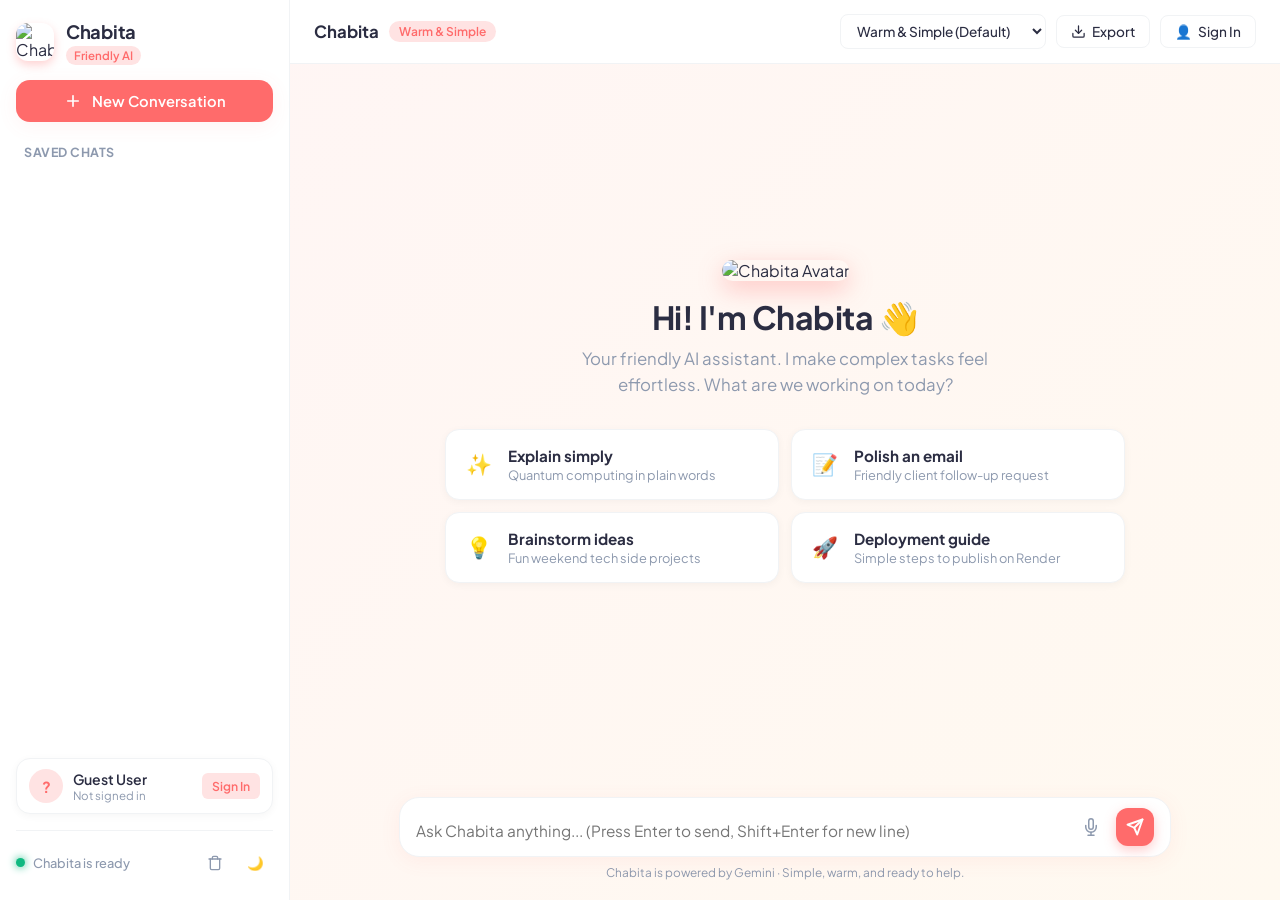
==== public/index.html @ a721a35c "Add user authentication, login/signup modal, and SQLite user sessions" ====
<!DOCTYPE html>
<html lang="en">
<head>
  <meta charset="UTF-8">
  <meta name="viewport" content="width=device-width, initial-scale=1.0">
  <title>Chabita · Your Friendly AI Assistant</title>
  <link rel="icon" type="image/svg+xml" href="favicon.svg">
  
  <!-- Google Fonts -->
  <link rel="preconnect" href="https://fonts.googleapis.com">
  <link rel="preconnect" href="https://fonts.gstatic.com" crossorigin>
  <link href="https://fonts.googleapis.com/css2?family=Plus+Jakarta+Sans:wght@400;500;600;700&display=swap" rel="stylesheet">
  
  <!-- Markdown & Syntax Highlighting -->
  <script src="https://cdn.jsdelivr.net/npm/marked/marked.min.js"></script>
  <link rel="stylesheet" href="https://cdn.jsdelivr.net/gh/highlightjs/cdn-release@11.9.0/build/styles/github-dark.min.css">
  <script src="https://cdn.jsdelivr.net/gh/highlightjs/cdn-release@11.9.0/build/highlight.min.js"></script>
  
  <link rel="stylesheet" href="style.css">
</head>
<body class="light-mode">
  <div class="app-layout">
    <!-- Sidebar -->
    <aside class="sidebar" id="sidebar">
      <div class="sidebar-header">
        <div class="brand">
          <img src="favicon.svg" alt="Chabita" class="brand-avatar">
          <div class="brand-text">
            <h2>Chabita</h2>
            <span class="brand-tag">Friendly AI</span>
          </div>
        </div>
        <button class="icon-btn mobile-close-btn" id="closeSidebarBtn" title="Close sidebar">✕</button>
      </div>

      <button class="new-chat-btn" id="newChatBtn">
        <svg width="18" height="18" viewBox="0 0 24 24" fill="none" stroke="currentColor" stroke-width="2.2" stroke-linecap="round" stroke-linejoin="round">
          <line x1="12" y1="5" x2="12" y2="19"></line>
          <line x1="5" y1="12" x2="19" y2="12"></line>
        </svg>
        <span>New Conversation</span>
      </button>

      <div class="sidebar-history-section">
        <div class="section-title">Saved Chats</div>
        <div class="chat-history-list" id="chatHistoryList">
          <!-- Chat history items will be dynamically injected here -->
        </div>
      </div>

      <!-- User Profile / Auth Card -->
      <div class="user-profile-card" id="userProfileCard">
        <div class="user-profile-avatar" id="userProfileAvatar">?</div>
        <div class="user-profile-info">
          <span class="user-profile-name" id="userProfileName">Guest User</span>
          <span class="user-profile-status" id="userProfileStatus">Not signed in</span>
        </div>
        <button class="user-profile-action-btn" id="authActionBtn">Sign In</button>
      </div>

      <div class="sidebar-footer">
        <div class="status-indicator">
          <span class="status-dot"></span>
          <span class="status-label">Chabita is ready</span>
        </div>
        <div class="footer-actions">
          <button class="icon-btn" id="clearAllChatsBtn" title="Clear All History">
            <svg width="16" height="16" viewBox="0 0 24 24" fill="none" stroke="currentColor" stroke-width="2" stroke-linecap="round" stroke-linejoin="round">
              <polyline points="3 6 5 6 21 6"></polyline>
              <path d="M19 6v14a2 2 0 0 1-2 2H7a2 2 0 0 1-2-2V6m3 0V4a2 2 0 0 1 2-2h4a2 2 0 0 1 2 2v2"></path>
            </svg>
          </button>
          <button class="icon-btn" id="themeToggleBtn" title="Toggle Light/Dark Theme">
            <span id="themeIcon">🌙</span>
          </button>
        </div>
      </div>
    </aside>

    <!-- Main Chat Workspace -->
    <main class="main-content">
      <!-- Top Navbar -->
      <header class="top-nav">
        <div class="nav-left">
          <button class="icon-btn sidebar-toggle-btn" id="toggleSidebarBtn" title="Toggle Sidebar">
            <svg width="20" height="20" viewBox="0 0 24 24" fill="none" stroke="currentColor" stroke-width="2" stroke-linecap="round" stroke-linejoin="round">
              <line x1="3" y1="12" x2="21" y2="12"></line>
              <line x1="3" y1="6" x2="21" y2="6"></line>
              <line x1="3" y1="18" x2="21" y2="18"></line>
            </svg>
          </button>
          <div class="header-assistant-info">
            <span class="assistant-name">Chabita</span>
            <span class="assistant-mode-pill" id="currentModeLabel">Warm & Simple</span>
          </div>
        </div>

        <div class="nav-right">
          <!-- Persona Mode Selector -->
          <div class="dropdown-wrapper">
            <select id="personaModeSelect" class="styled-select" title="Choose Chabita's Persona">
              <option value="warm_simple" selected>Warm & Simple (Default)</option>
              <option value="concise">Quick & Concise</option>
              <option value="detailed">Step-by-Step Deep Dive</option>
            </select>
          </div>

          <!-- Export Chat -->
          <button class="action-pill-btn" id="exportChatBtn" title="Export conversation as Markdown">
            <svg width="15" height="15" viewBox="0 0 24 24" fill="none" stroke="currentColor" stroke-width="2" stroke-linecap="round" stroke-linejoin="round">
              <path d="M21 15v4a2 2 0 0 1-2 2H5a2 2 0 0 1-2-2v-4"></path>
              <polyline points="7 10 12 15 17 10"></polyline>
              <line x1="12" y1="15" x2="12" y2="3"></line>
            </svg>
            <span>Export</span>
          </button>

          <!-- Top Nav User Action -->
          <button class="action-pill-btn" id="navAuthBtn" title="Sign In or View Account">
            <span id="navAuthIcon">👤</span>
            <span id="navAuthText">Sign In</span>
          </button>
        </div>
      </header>

      <!-- Chat Messages Scroll Area -->
      <section class="chat-container" id="chatContainer">
        <!-- Welcome Hero (shown when no messages yet) -->
        <div class="welcome-hero" id="welcomeHero">
          <div class="hero-avatar-wrap">
            <img src="favicon.svg" alt="Chabita Avatar" class="hero-avatar">
          </div>
          <h1 class="hero-title">Hi! I'm Chabita 👋</h1>
          <p class="hero-subtitle">Your friendly AI assistant. I make complex tasks feel effortless. What are we working on today?</p>
          
          <div class="suggestion-cards-grid">
            <div class="suggestion-card" data-prompt="Can you explain quantum computing in simple, plain English without jargon?">
              <div class="card-icon">✨</div>
              <div class="card-text">
                <strong>Explain simply</strong>
                <p>Quantum computing in plain words</p>
              </div>
            </div>

            <div class="suggestion-card" data-prompt="Help me write a friendly, polite email asking a client for project feedback.">
              <div class="card-icon">📝</div>
              <div class="card-text">
                <strong>Polish an email</strong>
                <p>Friendly client follow-up request</p>
              </div>
            </div>

            <div class="suggestion-card" data-prompt="Brainstorm 5 fun and practical weekend side project ideas with AI.">
              <div class="card-icon">💡</div>
              <div class="card-text">
                <strong>Brainstorm ideas</strong>
                <p>Fun weekend tech side projects</p>
              </div>
            </div>

            <div class="suggestion-card" data-prompt="What are the essential steps to deploy a web application to Render?">
              <div class="card-icon">🚀</div>
              <div class="card-text">
                <strong>Deployment guide</strong>
                <p>Simple steps to publish on Render</p>
              </div>
            </div>
          </div>
        </div>

        <!-- Chat Messages Stream -->
        <div class="messages-list" id="messagesList"></div>
      </section>

      <!-- Bottom Input Area -->
      <footer class="input-area">
        <div class="input-box-wrapper">
          <textarea 
            id="chatInput" 
            placeholder="Ask Chabita anything... (Press Enter to send, Shift+Enter for new line)" 
            rows="1"
          ></textarea>
          
          <div class="input-controls">
            <!-- Voice Input Button -->
            <button class="input-tool-btn" id="voiceInputBtn" title="Speak message (Speech to Text)">
              <svg id="micIcon" width="18" height="18" viewBox="0 0 24 24" fill="none" stroke="currentColor" stroke-width="2" stroke-linecap="round" stroke-linejoin="round">
                <path d="M12 1a3 3 0 0 0-3 3v8a3 3 0 0 0 6 0V4a3 3 0 0 0-3-3z"></path>
                <path d="M19 10v2a7 7 0 0 1-14 0v-2"></path>
                <line x1="12" y1="19" x2="12" y2="23"></line>
                <line x1="8" y1="23" x2="16" y2="23"></line>
              </svg>
            </button>

            <!-- Send Button -->
            <button class="send-btn" id="sendBtn" title="Send message">
              <svg width="18" height="18" viewBox="0 0 24 24" fill="none" stroke="currentColor" stroke-width="2.5" stroke-linecap="round" stroke-linejoin="round">
                <line x1="22" y1="2" x2="11" y2="13"></line>
                <polygon points="22 2 15 22 11 13 2 9 22 2"></polygon>
              </svg>
            </button>
          </div>
        </div>
        <div class="input-footer-note">
          Chabita is powered by Gemini · Simple, warm, and ready to help.
        </div>
      </footer>
    </main>
  </div>

  <!-- Authentication Modal -->
  <div class="modal-backdrop" id="authModal" style="display: none;">
    <div class="modal-card">
      <button class="modal-close-btn" id="closeAuthModalBtn" title="Close modal">✕</button>
      <div class="modal-header">
        <img src="favicon.svg" alt="Chabita" class="modal-avatar">
        <h2 id="authModalTitle">Welcome to Chabita</h2>
        <p id="authModalSubtitle">Sign in to save and sync your conversations</p>
      </div>

      <!-- Tab Switcher -->
      <div class="auth-tabs">
        <button class="auth-tab active" id="tabSignIn">Sign In</button>
        <button class="auth-tab" id="tabSignUp">Create Account</button>
      </div>

      <!-- Auth Form -->
      <form id="authForm" onsubmit="return false;">
        <div class="form-error-banner" id="authErrorBanner" style="display: none;"></div>

        <div class="form-group">
          <label for="authUsername">Username</label>
          <div class="input-with-icon">
            <span class="field-icon">👤</span>
            <input type="text" id="authUsername" placeholder="e.g. alex" autocomplete="username" required>
          </div>
        </div>

        <div class="form-group">
          <label for="authPassword">Password</label>
          <div class="input-with-icon">
            <span class="field-icon">🔒</span>
            <input type="password" id="authPassword" placeholder="Minimum 6 characters" autocomplete="current-password" required>
          </div>
        </div>

        <div class="form-group" id="confirmPasswordGroup" style="display: none;">
          <label for="authConfirmPassword">Confirm Password</label>
          <div class="input-with-icon">
            <span class="field-icon">🔒</span>
            <input type="password" id="authConfirmPassword" placeholder="Re-enter your password" autocomplete="new-password">
          </div>
        </div>

        <button type="submit" class="submit-auth-btn" id="authSubmitBtn">Sign In</button>

        <div class="auth-divider">
          <span>or</span>
        </div>

        <button type="button" class="demo-login-btn" id="demoLoginBtn">
          ✨ Instant Demo Login (username: demo)
        </button>
      </form>
    </div>
  </div>

  <script src="app.js"></script>
</body>
</html>
---- public/style.css ----
/* Chabita Web AI Styling */
:root {
  --primary: #ff6b6b;
  --primary-hover: #fa5252;
  --primary-light: #ffe3e3;
  --accent: #ffa07a;
  --bg-gradient: linear-gradient(135deg, #fff5f5 0%, #fff9f0 100%);
  --sidebar-bg: #ffffff;
  --surface-bg: #ffffff;
  --surface-border: #f1f3f5;
  --text-main: #2b2d42;
  --text-muted: #8d99ae;
  --user-bubble-bg: linear-gradient(135deg, #ff6b6b 0%, #ff8787 100%);
  --user-bubble-text: #ffffff;
  --assistant-bubble-bg: #ffffff;
  --assistant-bubble-border: #edf2f7;
  --code-bg: #1e1e2e;
  --code-text: #cdd6f4;
  --input-bg: #ffffff;
  --shadow-sm: 0 2px 8px rgba(0, 0, 0, 0.04);
  --shadow-md: 0 4px 20px rgba(255, 107, 107, 0.08);
  --shadow-lg: 0 10px 30px rgba(0, 0, 0, 0.08);
  --radius-sm: 8px;
  --radius-md: 14px;
  --radius-lg: 20px;
  --transition: all 0.22s ease-in-out;
}

body.dark-mode {
  --primary: #ff6b6b;
  --primary-hover: #ff8787;
  --primary-light: rgba(255, 107, 107, 0.15);
  --accent: #ffa07a;
  --bg-gradient: linear-gradient(135deg, #12131a 0%, #171822 100%);
  --sidebar-bg: #171923;
  --surface-bg: #1e202e;
  --surface-border: #282a3d;
  --text-main: #edf2f7;
  --text-muted: #94a3b8;
  --user-bubble-bg: linear-gradient(135deg, #ff6b6b 0%, #fa5252 100%);
  --user-bubble-text: #ffffff;
  --assistant-bubble-bg: #1f2130;
  --assistant-bubble-border: #2a2d42;
  --code-bg: #141520;
  --code-text: #cdd6f4;
  --input-bg: #1f2130;
  --shadow-sm: 0 2px 8px rgba(0, 0, 0, 0.2);
  --shadow-md: 0 4px 20px rgba(0, 0, 0, 0.3);
  --shadow-lg: 0 10px 30px rgba(0, 0, 0, 0.4);
}

* {
  box-sizing: border-box;
  margin: 0;
  padding: 0;
  font-family: 'Plus Jakarta Sans', system-ui, -apple-system, sans-serif;
}

body {
  background: var(--bg-gradient);
  color: var(--text-main);
  height: 100vh;
  overflow: hidden;
  display: flex;
}

/* App Container Layout */
.app-layout {
  display: flex;
  width: 100vw;
  height: 100vh;
  position: relative;
}

/* Sidebar */
.sidebar {
  width: 290px;
  background: var(--sidebar-bg);
  border-right: 1px solid var(--surface-border);
  display: flex;
  flex-direction: column;
  padding: 20px 16px;
  gap: 16px;
  z-index: 50;
  transition: transform 0.3s ease;
}

.sidebar-header {
  display: flex;
  align-items: center;
  justify-content: space-between;
}

.brand {
  display: flex;
  align-items: center;
  gap: 12px;
}

.brand-avatar {
  width: 38px;
  height: 38px;
  border-radius: 12px;
  box-shadow: 0 4px 10px rgba(255, 107, 107, 0.3);
}

.brand-text h2 {
  font-size: 1.15rem;
  font-weight: 700;
  letter-spacing: -0.3px;
}

.brand-tag {
  font-size: 0.72rem;
  color: var(--primary);
  font-weight: 600;
  background: var(--primary-light);
  padding: 2px 8px;
  border-radius: 20px;
}

.new-chat-btn {
  display: flex;
  align-items: center;
  justify-content: center;
  gap: 10px;
  padding: 12px;
  background: var(--primary);
  color: #fff;
  border: none;
  border-radius: var(--radius-md);
  font-weight: 600;
  font-size: 0.92rem;
  cursor: pointer;
  transition: var(--transition);
  box-shadow: var(--shadow-md);
}

.new-chat-btn:hover {
  background: var(--primary-hover);
  transform: translateY(-1px);
}

.sidebar-history-section {
  flex: 1;
  overflow-y: auto;
  display: flex;
  flex-direction: column;
  gap: 8px;
}

.section-title {
  font-size: 0.78rem;
  font-weight: 700;
  color: var(--text-muted);
  text-transform: uppercase;
  letter-spacing: 0.5px;
  padding: 6px 8px;
}

.chat-history-list {
  display: flex;
  flex-direction: column;
  gap: 4px;
}

.history-item {
  display: flex;
  align-items: center;
  justify-content: space-between;
  padding: 10px 12px;
  border-radius: var(--radius-sm);
  cursor: pointer;
  color: var(--text-main);
  font-size: 0.88rem;
  transition: var(--transition);
}

.history-item:hover, .history-item.active {
  background: var(--surface-border);
  color: var(--primary);
}

.history-item-title {
  white-space: nowrap;
  overflow: hidden;
  text-overflow: ellipsis;
  flex: 1;
}

.history-delete-btn {
  opacity: 0;
  background: transparent;
  border: none;
  color: var(--text-muted);
  cursor: pointer;
  padding: 4px;
  border-radius: 4px;
  transition: var(--transition);
}

.history-item:hover .history-delete-btn {
  opacity: 1;
}

.history-delete-btn:hover {
  color: var(--primary);
}

.sidebar-footer {
  border-top: 1px solid var(--surface-border);
  padding-top: 14px;
  display: flex;
  align-items: center;
  justify-content: space-between;
}

.status-indicator {
  display: flex;
  align-items: center;
  gap: 8px;
}

.status-dot {
  width: 9px;
  height: 9px;
  background: #10b981;
  border-radius: 50%;
  box-shadow: 0 0 8px #10b981;
}

.status-label {
  font-size: 0.8rem;
  color: var(--text-muted);
  font-weight: 500;
}

.footer-actions {
  display: flex;
  gap: 6px;
}

/* Icon Buttons */
.icon-btn {
  background: transparent;
  border: 1px solid transparent;
  color: var(--text-muted);
  cursor: pointer;
  padding: 8px;
  border-radius: var(--radius-sm);
  display: inline-flex;
  align-items: center;
  justify-content: center;
  transition: var(--transition);
}

.icon-btn:hover {
  background: var(--surface-border);
  color: var(--text-main);
}

.mobile-close-btn {
  display: none;
}

/* Main Content */
.main-content {
  flex: 1;
  display: flex;
  flex-direction: column;
  height: 100vh;
  position: relative;
  overflow: hidden;
}

/* Navbar */
.top-nav {
  height: 64px;
  border-bottom: 1px solid var(--surface-border);
  background: var(--sidebar-bg);
  display: flex;
  align-items: center;
  justify-content: space-between;
  padding: 0 24px;
}

.nav-left {
  display: flex;
  align-items: center;
  gap: 14px;
}

.sidebar-toggle-btn {
  display: none;
}

.header-assistant-info {
  display: flex;
  align-items: center;
  gap: 10px;
}

.assistant-name {
  font-weight: 700;
  font-size: 1.05rem;
}

.assistant-mode-pill {
  font-size: 0.75rem;
  background: var(--primary-light);
  color: var(--primary);
  font-weight: 600;
  padding: 3px 10px;
  border-radius: 12px;
}

.nav-right {
  display: flex;
  align-items: center;
  gap: 10px;
}

.styled-select {
  background: var(--surface-bg);
  color: var(--text-main);
  border: 1px solid var(--surface-border);
  padding: 7px 12px;
  border-radius: var(--radius-sm);
  font-size: 0.85rem;
  font-weight: 500;
  outline: none;
  cursor: pointer;
}

.action-pill-btn {
  display: flex;
  align-items: center;
  gap: 6px;
  background: var(--surface-bg);
  border: 1px solid var(--surface-border);
  color: var(--text-main);
  padding: 7px 14px;
  border-radius: var(--radius-sm);
  font-size: 0.85rem;
  font-weight: 500;
  cursor: pointer;
  transition: var(--transition);
}

.action-pill-btn:hover {
  background: var(--surface-border);
  border-color: var(--text-muted);
}

/* Chat Scroll Area */
.chat-container {
  flex: 1;
  overflow-y: auto;
  padding: 24px 20px 10px 20px;
  display: flex;
  flex-direction: column;
  align-items: center;
}

.welcome-hero {
  max-width: 680px;
  width: 100%;
  margin: auto;
  text-align: center;
  padding: 20px 0;
  animation: fadeIn 0.4s ease-out;
}

.hero-avatar-wrap {
  margin-bottom: 16px;
}

.hero-avatar {
  width: 76px;
  height: 76px;
  border-radius: 24px;
  box-shadow: 0 8px 24px rgba(255, 107, 107, 0.35);
  animation: float 4s ease-in-out infinite;
}

.hero-title {
  font-size: 2rem;
  font-weight: 700;
  letter-spacing: -0.5px;
  margin-bottom: 8px;
}

.hero-subtitle {
  font-size: 1.05rem;
  color: var(--text-muted);
  max-width: 480px;
  margin: 0 auto 32px auto;
  line-height: 1.5;
}

.suggestion-cards-grid {
  display: grid;
  grid-template-columns: repeat(auto-fit, minmax(260px, 1fr));
  gap: 12px;
  text-align: left;
}

.suggestion-card {
  display: flex;
  align-items: flex-start;
  gap: 12px;
  background: var(--surface-bg);
  border: 1px solid var(--surface-border);
  padding: 16px;
  border-radius: var(--radius-md);
  cursor: pointer;
  box-shadow: var(--shadow-sm);
  transition: var(--transition);
}

.suggestion-card:hover {
  border-color: var(--primary);
  transform: translateY(-2px);
  box-shadow: var(--shadow-md);
}

.card-icon {
  font-size: 1.3rem;
  padding: 4px;
}

.card-text strong {
  display: block;
  font-size: 0.95rem;
  margin-bottom: 2px;
}

.card-text p {
  font-size: 0.8rem;
  color: var(--text-muted);
}

/* Messages List */
.messages-list {
  max-width: 780px;
  width: 100%;
  display: flex;
  flex-direction: column;
  gap: 20px;
  padding-bottom: 20px;
}

.message-row {
  display: flex;
  gap: 12px;
  width: 100%;
  animation: fadeIn 0.25s ease-out;
}

.message-row.user {
  justify-content: flex-end;
}

.message-avatar {
  width: 36px;
  height: 36px;
  border-radius: 12px;
  flex-shrink: 0;
}

.message-content-wrapper {
  max-width: 82%;
  display: flex;
  flex-direction: column;
  gap: 6px;
}

.message-bubble {
  padding: 14px 18px;
  border-radius: var(--radius-md);
  font-size: 0.95rem;
  line-height: 1.6;
  position: relative;
  word-break: break-word;
}

.message-row.user .message-bubble {
  background: var(--user-bubble-bg);
  color: var(--user-bubble-text);
  border-bottom-right-radius: 4px;
  box-shadow: var(--shadow-md);
}

.message-row.assistant .message-bubble {
  background: var(--assistant-bubble-bg);
  border: 1px solid var(--assistant-bubble-border);
  color: var(--text-main);
  border-bottom-left-radius: 4px;
  box-shadow: var(--shadow-sm);
}

/* Markdown styling inside assistant bubble */
.message-bubble p {
  margin-bottom: 10px;
}

.message-bubble p:last-child {
  margin-bottom: 0;
}

.message-bubble ul, .message-bubble ol {
  margin: 8px 0 10px 20px;
}

.message-bubble li {
  margin-bottom: 4px;
}

.message-bubble h1, .message-bubble h2, .message-bubble h3 {
  margin: 14px 0 8px 0;
  font-weight: 700;
}

.message-bubble h1 { font-size: 1.25rem; }
.message-bubble h2 { font-size: 1.12rem; }
.message-bubble h3 { font-size: 1.02rem; }

.message-bubble blockquote {
  border-left: 3px solid var(--primary);
  padding-left: 12px;
  color: var(--text-muted);
  margin: 10px 0;
}

/* Code block container */
.code-block-wrapper {
  margin: 12px 0;
  border-radius: var(--radius-sm);
  overflow: hidden;
  background: var(--code-bg);
  box-shadow: var(--shadow-sm);
}

.code-header {
  display: flex;
  justify-content: space-between;
  align-items: center;
  padding: 6px 14px;
  background: rgba(255, 255, 255, 0.06);
  color: var(--text-muted);
  font-size: 0.78rem;
  font-family: monospace;
}

.copy-code-btn {
  background: transparent;
  border: none;
  color: #adb5bd;
  cursor: pointer;
  font-size: 0.75rem;
  padding: 3px 8px;
  border-radius: 4px;
  transition: var(--transition);
}

.copy-code-btn:hover {
  color: #ffffff;
  background: rgba(255, 255, 255, 0.1);
}

.message-bubble pre {
  margin: 0;
  padding: 14px;
  overflow-x: auto;
  font-size: 0.88rem;
}

.message-bubble code {
  font-family: 'Consolas', 'Fira Code', monospace;
}

.message-bubble :not(pre) > code {
  background: var(--primary-light);
  color: var(--primary);
  padding: 2px 6px;
  border-radius: 4px;
  font-size: 0.85rem;
}

/* Message Action Bar (Copy, TTS, etc) */
.message-actions {
  display: flex;
  align-items: center;
  gap: 8px;
  margin-top: 4px;
}

.action-icon-btn {
  background: transparent;
  border: none;
  color: var(--text-muted);
  cursor: pointer;
  display: flex;
  align-items: center;
  gap: 4px;
  font-size: 0.78rem;
  padding: 3px 6px;
  border-radius: 4px;
  transition: var(--transition);
}

.action-icon-btn:hover {
  color: var(--primary);
  background: var(--surface-border);
}

/* Typing cursor indicator for streaming */
.typing-cursor {
  display: inline-block;
  width: 7px;
  height: 15px;
  background: var(--primary);
  margin-left: 4px;
  vertical-align: middle;
  animation: blink 0.8s infinite;
}

/* Bottom Input Area */
.input-area {
  padding: 12px 24px 20px 24px;
  max-width: 820px;
  width: 100%;
  margin: 0 auto;
  display: flex;
  flex-direction: column;
  gap: 8px;
}

.input-box-wrapper {
  background: var(--input-bg);
  border: 1px solid var(--surface-border);
  border-radius: var(--radius-lg);
  display: flex;
  align-items: flex-end;
  padding: 10px 16px;
  box-shadow: var(--shadow-md);
  transition: var(--transition);
  position: relative;
}

.input-box-wrapper:focus-within {
  border-color: var(--primary);
  box-shadow: 0 6px 24px rgba(255, 107, 107, 0.15);
}

#chatInput {
  flex: 1;
  border: none;
  outline: none;
  background: transparent;
  color: var(--text-main);
  font-size: 0.96rem;
  resize: none;
  max-height: 160px;
  line-height: 1.5;
  padding: 4px 8px 4px 0;
}

.input-controls {
  display: flex;
  align-items: center;
  gap: 8px;
  margin-left: 8px;
}

.input-tool-btn {
  background: transparent;
  border: none;
  color: var(--text-muted);
  cursor: pointer;
  padding: 8px;
  border-radius: 50%;
  display: flex;
  align-items: center;
  justify-content: center;
  transition: var(--transition);
}

.input-tool-btn:hover {
  color: var(--primary);
  background: var(--primary-light);
}

.input-tool-btn.recording {
  color: #ef4444;
  background: rgba(239, 68, 68, 0.15);
  animation: pulseRecording 1.2s infinite;
}

.send-btn {
  background: var(--primary);
  color: #fff;
  border: none;
  width: 38px;
  height: 38px;
  border-radius: 12px;
  display: flex;
  align-items: center;
  justify-content: center;
  cursor: pointer;
  transition: var(--transition);
  box-shadow: 0 4px 12px rgba(255, 107, 107, 0.35);
}

.send-btn:hover {
  background: var(--primary-hover);
  transform: scale(1.05);
}

.send-btn:disabled {
  opacity: 0.45;
  cursor: not-allowed;
  transform: none;
}

.input-footer-note {
  text-align: center;
  font-size: 0.74rem;
  color: var(--text-muted);
}

/* Animations */
@keyframes fadeIn {
  from { opacity: 0; transform: translateY(6px); }
  to { opacity: 1; transform: translateY(0); }
}

@keyframes float {
  0%, 100% { transform: translateY(0); }
  50% { transform: translateY(-8px); }
}

@keyframes blink {
  0%, 100% { opacity: 1; }
  50% { opacity: 0; }
}

@keyframes pulseRecording {
  0% { transform: scale(1); box-shadow: 0 0 0 0 rgba(239, 68, 68, 0.5); }
  70% { transform: scale(1.08); box-shadow: 0 0 0 8px rgba(239, 68, 68, 0); }
  100% { transform: scale(1); box-shadow: 0 0 0 0 rgba(239, 68, 68, 0); }
}

/* Responsive Styles */
@media (max-width: 768px) {
  .sidebar {
    position: absolute;
    top: 0;
    left: 0;
    height: 100vh;
    transform: translateX(-100%);
    box-shadow: var(--shadow-lg);
  }

  .sidebar.open {
    transform: translateX(0);
  }

  .sidebar-toggle-btn {
    display: inline-flex;
  }

  .mobile-close-btn {
    display: inline-flex;
  }

  .hero-title {
    font-size: 1.6rem;
  }

  .suggestion-cards-grid {
    grid-template-columns: 1fr;
  }

  .top-nav {
    padding: 0 14px;
  }

  .input-area {
    padding: 10px 14px 14px 14px;
  }

  .message-content-wrapper {
    max-width: 90%;
  }
}

/* User Profile Card in Sidebar */
.user-profile-card {
  display: flex;
  align-items: center;
  gap: 10px;
  background: var(--surface-bg);
  border: 1px solid var(--surface-border);
  border-radius: var(--radius-md);
  padding: 10px 12px;
  margin-top: auto;
  box-shadow: var(--shadow-sm);
}

.user-profile-avatar {
  width: 34px;
  height: 34px;
  border-radius: 50%;
  background: var(--primary-light);
  color: var(--primary);
  display: flex;
  align-items: center;
  justify-content: center;
  font-weight: 700;
  font-size: 0.95rem;
  flex-shrink: 0;
}

.user-profile-info {
  display: flex;
  flex-direction: column;
  flex: 1;
  overflow: hidden;
}

.user-profile-name {
  font-size: 0.88rem;
  font-weight: 600;
  white-space: nowrap;
  overflow: hidden;
  text-overflow: ellipsis;
}

.user-profile-status {
  font-size: 0.72rem;
  color: var(--text-muted);
}

.user-profile-action-btn {
  background: var(--primary-light);
  color: var(--primary);
  border: none;
  padding: 5px 10px;
  border-radius: 6px;
  font-size: 0.76rem;
  font-weight: 600;
  cursor: pointer;
  transition: var(--transition);
}

.user-profile-action-btn:hover {
  background: var(--primary);
  color: #ffffff;
}

/* Auth Modal Styles */
.modal-backdrop {
  position: fixed;
  top: 0;
  left: 0;
  width: 100vw;
  height: 100vh;
  background: rgba(15, 23, 42, 0.55);
  backdrop-filter: blur(8px);
  display: flex;
  align-items: center;
  justify-content: center;
  z-index: 1000;
  padding: 16px;
  animation: fadeIn 0.2s ease-out;
}

.modal-card {
  background: var(--surface-bg);
  border: 1px solid var(--surface-border);
  border-radius: var(--radius-lg);
  width: 100%;
  max-width: 410px;
  padding: 30px 26px;
  position: relative;
  box-shadow: var(--shadow-lg);
  animation: modalScaleUp 0.25s cubic-bezier(0.16, 1, 0.3, 1);
}

@keyframes modalScaleUp {
  from { opacity: 0; transform: scale(0.94); }
  to { opacity: 1; transform: scale(1); }
}

.modal-close-btn {
  position: absolute;
  top: 18px;
  right: 18px;
  background: transparent;
  border: none;
  font-size: 1.1rem;
  color: var(--text-muted);
  cursor: pointer;
  width: 32px;
  height: 32px;
  border-radius: 8px;
  display: flex;
  align-items: center;
  justify-content: center;
  transition: var(--transition);
}

.modal-close-btn:hover {
  background: var(--surface-border);
  color: var(--text-main);
}

.modal-header {
  text-align: center;
  margin-bottom: 22px;
}

.modal-avatar {
  width: 58px;
  height: 58px;
  border-radius: 18px;
  box-shadow: 0 6px 18px rgba(255, 107, 107, 0.3);
  margin-bottom: 12px;
}

.modal-header h2 {
  font-size: 1.4rem;
  font-weight: 700;
  margin-bottom: 4px;
}

.modal-header p {
  font-size: 0.86rem;
  color: var(--text-muted);
}

.auth-tabs {
  display: flex;
  background: var(--surface-border);
  padding: 4px;
  border-radius: var(--radius-sm);
  margin-bottom: 20px;
}

.auth-tab {
  flex: 1;
  padding: 8px;
  border: none;
  background: transparent;
  color: var(--text-muted);
  font-size: 0.88rem;
  font-weight: 600;
  border-radius: 6px;
  cursor: pointer;
  transition: var(--transition);
}

.auth-tab.active {
  background: var(--surface-bg);
  color: var(--text-main);
  box-shadow: 0 2px 6px rgba(0, 0, 0, 0.06);
}

.form-error-banner {
  background: #fee2e2;
  border: 1px solid #fca5a5;
  color: #b91c1c;
  padding: 10px 12px;
  border-radius: var(--radius-sm);
  font-size: 0.84rem;
  margin-bottom: 14px;
}

body.dark-mode .form-error-banner {
  background: rgba(239, 68, 68, 0.2);
  border-color: rgba(239, 68, 68, 0.4);
  color: #fca5a5;
}

.form-group {
  margin-bottom: 16px;
  text-align: left;
}

.form-group label {
  display: block;
  font-size: 0.8rem;
  font-weight: 600;
  color: var(--text-main);
  margin-bottom: 6px;
}

.input-with-icon {
  position: relative;
  display: flex;
  align-items: center;
}

.input-with-icon .field-icon {
  position: absolute;
  left: 12px;
  font-size: 0.95rem;
  pointer-events: none;
}

.input-with-icon input {
  width: 100%;
  padding: 10px 12px 10px 38px;
  border: 1px solid var(--surface-border);
  background: var(--input-bg);
  color: var(--text-main);
  border-radius: var(--radius-sm);
  font-size: 0.92rem;
  outline: none;
  transition: var(--transition);
}

.input-with-icon input:focus {
  border-color: var(--primary);
  box-shadow: 0 0 0 3px rgba(255, 107, 107, 0.15);
}

.submit-auth-btn {
  width: 100%;
  padding: 11px;
  background: var(--primary);
  color: #ffffff;
  border: none;
  border-radius: var(--radius-sm);
  font-size: 0.94rem;
  font-weight: 600;
  cursor: pointer;
  transition: var(--transition);
  box-shadow: var(--shadow-sm);
  margin-top: 4px;
}

.submit-auth-btn:hover {
  background: var(--primary-hover);
  transform: translateY(-1px);
}

.auth-divider {
  display: flex;
  align-items: center;
  text-align: center;
  margin: 16px 0;
  color: var(--text-muted);
  font-size: 0.78rem;
}

.auth-divider::before, .auth-divider::after {
  content: '';
  flex: 1;
  border-bottom: 1px solid var(--surface-border);
}

.auth-divider span {
  padding: 0 10px;
}

.demo-login-btn {
  width: 100%;
  padding: 9px;
  background: var(--surface-border);
  color: var(--text-main);
  border: 1px solid transparent;
  border-radius: var(--radius-sm);
  font-size: 0.85rem;
  font-weight: 500;
  cursor: pointer;
  transition: var(--transition);
}

.demo-login-btn:hover {
  background: var(--primary-light);
  color: var(--primary);
  border-color: var(--primary);
}
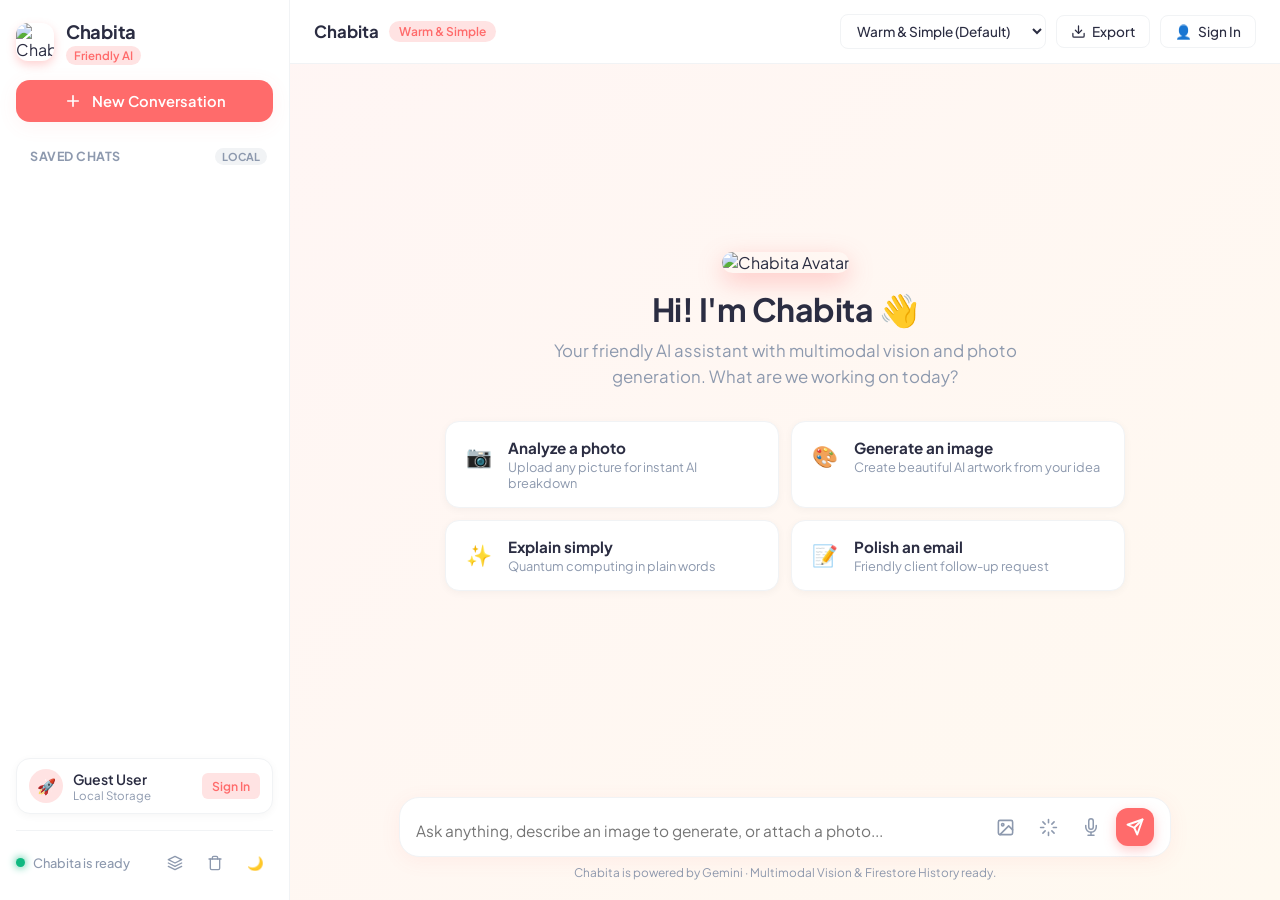
==== commit 8e8f56fd: "Add Firebase Authentication, Firestore chat history database, Multimodal photo analysis, and AI imag" ====
--- a/public/index.html
+++ b/public/index.html
@@ -16,6 +16,11 @@
   <link rel="stylesheet" href="https://cdn.jsdelivr.net/gh/highlightjs/cdn-release@11.9.0/build/styles/github-dark.min.css">
   <script src="https://cdn.jsdelivr.net/gh/highlightjs/cdn-release@11.9.0/build/highlight.min.js"></script>
   
+  <!-- Firebase SDKs (Compat for Zero-Build browser use) -->
+  <script src="https://www.gstatic.com/firebasejs/10.12.0/firebase-app-compat.js"></script>
+  <script src="https://www.gstatic.com/firebasejs/10.12.0/firebase-auth-compat.js"></script>
+  <script src="https://www.gstatic.com/firebasejs/10.12.0/firebase-firestore-compat.js"></script>
+
   <link rel="stylesheet" href="style.css">
 </head>
 <body class="light-mode">
@@ -42,7 +47,10 @@
       </button>
 
       <div class="sidebar-history-section">
-        <div class="section-title">Saved Chats</div>
+        <div class="history-section-header">
+          <span class="section-title">Saved Chats</span>
+          <span class="db-badge" id="storageSourceBadge" title="Chat storage location">Local</span>
+        </div>
         <div class="chat-history-list" id="chatHistoryList">
           <!-- Chat history items will be dynamically injected here -->
         </div>
@@ -50,10 +58,10 @@
 
       <!-- User Profile / Auth Card -->
       <div class="user-profile-card" id="userProfileCard">
-        <div class="user-profile-avatar" id="userProfileAvatar">?</div>
+        <div class="user-profile-avatar" id="userProfileAvatar">🚀</div>
         <div class="user-profile-info">
           <span class="user-profile-name" id="userProfileName">Guest User</span>
-          <span class="user-profile-status" id="userProfileStatus">Not signed in</span>
+          <span class="user-profile-status" id="userProfileStatus">Local Storage</span>
         </div>
         <button class="user-profile-action-btn" id="authActionBtn">Sign In</button>
       </div>
@@ -61,9 +69,14 @@
       <div class="sidebar-footer">
         <div class="status-indicator">
           <span class="status-dot"></span>
-          <span class="status-label">Chabita is ready</span>
+          <span class="status-label" id="systemStatusLabel">Chabita is ready</span>
         </div>
         <div class="footer-actions">
+          <button class="icon-btn" id="firebaseConfigBtn" title="Configure Firebase Database & Auth">
+            <svg width="16" height="16" viewBox="0 0 24 24" fill="none" stroke="currentColor" stroke-width="2" stroke-linecap="round" stroke-linejoin="round">
+              <path d="M12 2L2 7l10 5 10-5-10-5zM2 17l10 5 10-5M2 12l10 5 10-5"></path>
+            </svg>
+          </button>
           <button class="icon-btn" id="clearAllChatsBtn" title="Clear All History">
             <svg width="16" height="16" viewBox="0 0 24 24" fill="none" stroke="currentColor" stroke-width="2" stroke-linecap="round" stroke-linejoin="round">
               <polyline points="3 6 5 6 21 6"></polyline>
@@ -131,9 +144,25 @@
             <img src="favicon.svg" alt="Chabita Avatar" class="hero-avatar">
           </div>
           <h1 class="hero-title">Hi! I'm Chabita 👋</h1>
-          <p class="hero-subtitle">Your friendly AI assistant. I make complex tasks feel effortless. What are we working on today?</p>
+          <p class="hero-subtitle">Your friendly AI assistant with multimodal vision and photo generation. What are we working on today?</p>
           
           <div class="suggestion-cards-grid">
+            <div class="suggestion-card" data-prompt="Analyze this photo in detail and describe what you see." data-action="attach">
+              <div class="card-icon">📷</div>
+              <div class="card-text">
+                <strong>Analyze a photo</strong>
+                <p>Upload any picture for instant AI breakdown</p>
+              </div>
+            </div>
+
+            <div class="suggestion-card" data-prompt="Generate an image of a cozy cottage in a blooming cherry blossom forest at sunset." data-action="generate">
+              <div class="card-icon">🎨</div>
+              <div class="card-text">
+                <strong>Generate an image</strong>
+                <p>Create beautiful AI artwork from your idea</p>
+              </div>
+            </div>
+
             <div class="suggestion-card" data-prompt="Can you explain quantum computing in simple, plain English without jargon?">
               <div class="card-icon">✨</div>
               <div class="card-text">
@@ -149,22 +178,6 @@
                 <p>Friendly client follow-up request</p>
               </div>
             </div>
-
-            <div class="suggestion-card" data-prompt="Brainstorm 5 fun and practical weekend side project ideas with AI.">
-              <div class="card-icon">💡</div>
-              <div class="card-text">
-                <strong>Brainstorm ideas</strong>
-                <p>Fun weekend tech side projects</p>
-              </div>
-            </div>
-
-            <div class="suggestion-card" data-prompt="What are the essential steps to deploy a web application to Render?">
-              <div class="card-icon">🚀</div>
-              <div class="card-text">
-                <strong>Deployment guide</strong>
-                <p>Simple steps to publish on Render</p>
-              </div>
-            </div>
           </div>
         </div>
 
@@ -174,14 +187,43 @@
 
       <!-- Bottom Input Area -->
       <footer class="input-area">
+        <!-- Image Preview Badge before sending -->
+        <div class="image-preview-badge" id="imagePreviewBadge" style="display: none;">
+          <img id="imagePreviewImg" src="" alt="Selected image">
+          <div class="image-preview-info">
+            <span id="imagePreviewName">photo.jpg</span>
+            <span class="image-preview-sub">Ready to analyze with Gemini Vision</span>
+          </div>
+          <button class="remove-preview-btn" id="removeImageBtn" title="Remove attached photo">✕</button>
+        </div>
+
         <div class="input-box-wrapper">
           <textarea 
             id="chatInput" 
-            placeholder="Ask Chabita anything... (Press Enter to send, Shift+Enter for new line)" 
+            placeholder="Ask anything, describe an image to generate, or attach a photo..." 
             rows="1"
           ></textarea>
           
           <div class="input-controls">
+            <!-- Hidden File Input for Image Attachment -->
+            <input type="file" id="imageFileInput" accept="image/*" style="display: none;">
+
+            <!-- Photo Upload Button -->
+            <button class="input-tool-btn" id="attachImageBtn" title="Attach a photo to analyze">
+              <svg width="19" height="19" viewBox="0 0 24 24" fill="none" stroke="currentColor" stroke-width="2" stroke-linecap="round" stroke-linejoin="round">
+                <rect x="3" y="3" width="18" height="18" rx="2" ry="2"></rect>
+                <circle cx="8.5" cy="8.5" r="1.5"></circle>
+                <polyline points="21 15 16 10 5 21"></polyline>
+              </svg>
+            </button>
+
+            <!-- Generate Image Shortcut Button -->
+            <button class="input-tool-btn" id="generateImageBtn" title="Generate an image from prompt">
+              <svg width="19" height="19" viewBox="0 0 24 24" fill="none" stroke="currentColor" stroke-width="2" stroke-linecap="round" stroke-linejoin="round">
+                <path d="M12 2v4M12 18v4M4.93 4.93l2.83 2.83M16.24 16.24l2.83 2.83M2 12h4M18 12h4M4.93 19.07l2.83-2.83M16.24 7.76l2.83-2.83"></path>
+              </svg>
+            </button>
+
             <!-- Voice Input Button -->
             <button class="input-tool-btn" id="voiceInputBtn" title="Speak message (Speech to Text)">
               <svg id="micIcon" width="18" height="18" viewBox="0 0 24 24" fill="none" stroke="currentColor" stroke-width="2" stroke-linecap="round" stroke-linejoin="round">
@@ -202,20 +244,35 @@
           </div>
         </div>
         <div class="input-footer-note">
-          Chabita is powered by Gemini · Simple, warm, and ready to help.
+          Chabita is powered by Gemini · Multimodal Vision & Firestore History ready.
         </div>
       </footer>
     </main>
   </div>
 
-  <!-- Authentication Modal -->
+  <!-- Authentication Modal (Google & Email Firebase Auth) -->
   <div class="modal-backdrop" id="authModal" style="display: none;">
     <div class="modal-card">
       <button class="modal-close-btn" id="closeAuthModalBtn" title="Close modal">✕</button>
       <div class="modal-header">
         <img src="favicon.svg" alt="Chabita" class="modal-avatar">
         <h2 id="authModalTitle">Welcome to Chabita</h2>
-        <p id="authModalSubtitle">Sign in to save and sync your conversations</p>
+        <p id="authModalSubtitle">Sign in with Google or Firebase to sync your chat history</p>
+      </div>
+
+      <!-- Google Sign In Button -->
+      <button type="button" class="google-auth-btn" id="googleSignInBtn">
+        <svg width="20" height="20" viewBox="0 0 24 24">
+          <path fill="#4285F4" d="M22.56 12.25c0-.78-.07-1.53-.2-2.25H12v4.26h5.92c-.26 1.37-1.04 2.53-2.21 3.31v2.77h3.57c2.08-1.92 3.28-4.74 3.28-8.09z"/>
+          <path fill="#34A853" d="M12 23c2.97 0 5.46-.98 7.28-2.66l-3.57-2.77c-.98.66-2.23 1.06-3.71 1.06-2.86 0-5.29-1.93-6.16-4.53H2.18v2.84C3.99 20.53 7.7 23 12 23z"/>
+          <path fill="#FBBC05" d="M5.84 14.09c-.22-.66-.35-1.36-.35-2.09s.13-1.43.35-2.09V7.06H2.18C1.43 8.55 1 10.22 1 12s.43 3.45 1.18 4.94l2.85-2.22.81-.63z"/>
+          <path fill="#EA4335" d="M12 5.38c1.62 0 3.06.56 4.21 1.64l3.15-3.15C17.45 2.09 14.97 1 12 1 7.7 1 3.99 3.47 2.18 7.06l3.66 2.84c.87-2.6 3.3-4.52 6.16-4.52z"/>
+        </svg>
+        <span>Continue with Google</span>
+      </button>
+
+      <div class="auth-divider">
+        <span>or with email</span>
       </div>
 
       <!-- Tab Switcher -->
@@ -229,10 +286,10 @@
         <div class="form-error-banner" id="authErrorBanner" style="display: none;"></div>
 
         <div class="form-group">
-          <label for="authUsername">Username</label>
+          <label for="authEmail">Email or Username</label>
           <div class="input-with-icon">
-            <span class="field-icon">👤</span>
-            <input type="text" id="authUsername" placeholder="e.g. alex" autocomplete="username" required>
+            <span class="field-icon">✉️</span>
+            <input type="text" id="authEmail" placeholder="your@email.com" autocomplete="email" required>
           </div>
         </div>
 
@@ -255,16 +312,63 @@
         <button type="submit" class="submit-auth-btn" id="authSubmitBtn">Sign In</button>
 
         <div class="auth-divider">
-          <span>or</span>
-        </div>
-
-        <button type="button" class="demo-login-btn" id="demoLoginBtn">
-          ✨ Instant Demo Login (username: demo)
+          <span>or continue without an account</span>
+        </div>
+
+        <button type="button" class="guest-mode-btn" id="guestModeBtn">
+          🚀 Continue as Guest (Instant Access)
         </button>
       </form>
     </div>
   </div>
 
+  <!-- Firebase Setup Modal -->
+  <div class="modal-backdrop" id="firebaseModal" style="display: none;">
+    <div class="modal-card">
+      <button class="modal-close-btn" id="closeFirebaseModalBtn" title="Close modal">✕</button>
+      <div class="modal-header">
+        <div class="firebase-logo-wrap">🔥</div>
+        <h2>Firebase Database & Auth</h2>
+        <p>Connect your Google Firebase project to store history in Firestore</p>
+      </div>
+
+      <div class="firebase-status-box" id="firebaseStatusBox">
+        <div class="status-row">
+          <strong>Status:</strong>
+          <span id="firebaseStatusText">Checking connection...</span>
+        </div>
+      </div>
+
+      <div class="form-group">
+        <label for="firebaseConfigInput">Paste Firebase Config (JSON or Web SDK snippet):</label>
+        <textarea id="firebaseConfigInput" class="styled-textarea" rows="6" placeholder='{
+  "apiKey": "AIzaSy...",
+  "authDomain": "your-app.firebaseapp.com",
+  "projectId": "your-app",
+  "storageBucket": "your-app.appspot.com",
+  "messagingSenderId": "123456789",
+  "appId": "1:123456:web:..."
+}'></textarea>
+        <span class="field-help">Found in your Firebase Console → Project Settings → General → Web apps.</span>
+      </div>
+
+      <div class="modal-actions">
+        <button type="button" class="submit-auth-btn" id="saveFirebaseConfigBtn">Save & Connect Firebase</button>
+      </div>
+    </div>
+  </div>
+
+  <!-- Image Lightbox Modal (Fullscreen photo preview) -->
+  <div class="lightbox-modal" id="lightboxModal" style="display: none;">
+    <button class="lightbox-close-btn" id="lightboxCloseBtn" title="Close view">✕</button>
+    <div class="lightbox-content">
+      <img id="lightboxImage" src="" alt="Fullscreen image">
+      <div class="lightbox-toolbar">
+        <a id="lightboxDownloadBtn" href="" download="chabita-image.jpg" class="lightbox-btn" target="_blank">⬇️ Download Image</a>
+      </div>
+    </div>
+  </div>
+
   <script src="app.js"></script>
 </body>
 </html>
--- a/public/style.css
+++ b/public/style.css
@@ -1065,6 +1065,30 @@
   padding: 0 10px;
 }
 
+.guest-mode-btn {
+  width: 100%;
+  padding: 10px;
+  background: var(--surface-bg);
+  color: var(--text-main);
+  border: 1px solid var(--primary);
+  border-radius: var(--radius-sm);
+  font-size: 0.88rem;
+  font-weight: 600;
+  cursor: pointer;
+  transition: var(--transition);
+  margin-bottom: 8px;
+  display: flex;
+  align-items: center;
+  justify-content: center;
+  gap: 8px;
+}
+
+.guest-mode-btn:hover {
+  background: var(--primary-light);
+  color: var(--primary);
+  transform: translateY(-1px);
+}
+
 .demo-login-btn {
   width: 100%;
   padding: 9px;
@@ -1084,4 +1108,311 @@
   border-color: var(--primary);
 }
 
-
+/* Database badge in sidebar */
+.history-section-header {
+  display: flex;
+  align-items: center;
+  justify-content: space-between;
+  padding: 4px 6px;
+}
+
+.db-badge {
+  font-size: 0.68rem;
+  font-weight: 700;
+  text-transform: uppercase;
+  padding: 2px 7px;
+  border-radius: 10px;
+  background: var(--surface-border);
+  color: var(--text-muted);
+}
+
+.db-badge.firestore {
+  background: #ffedd5;
+  color: #ea580c;
+  box-shadow: 0 0 6px rgba(234, 88, 12, 0.2);
+}
+
+/* Image Preview Badge in Input Area */
+.image-preview-badge {
+  display: flex;
+  align-items: center;
+  gap: 10px;
+  background: var(--surface-bg);
+  border: 1px solid var(--surface-border);
+  border-radius: var(--radius-md);
+  padding: 6px 12px;
+  margin-bottom: 8px;
+  box-shadow: var(--shadow-sm);
+  animation: fadeIn 0.2s ease;
+}
+
+.image-preview-badge img {
+  width: 44px;
+  height: 44px;
+  object-fit: cover;
+  border-radius: 8px;
+  border: 1px solid var(--surface-border);
+}
+
+.image-preview-info {
+  display: flex;
+  flex-direction: column;
+  flex: 1;
+  overflow: hidden;
+}
+
+.image-preview-info span:first-child {
+  font-size: 0.85rem;
+  font-weight: 600;
+  white-space: nowrap;
+  overflow: hidden;
+  text-overflow: ellipsis;
+}
+
+.image-preview-sub {
+  font-size: 0.74rem;
+  color: var(--primary);
+  font-weight: 500;
+}
+
+.remove-preview-btn {
+  background: transparent;
+  border: none;
+  color: var(--text-muted);
+  cursor: pointer;
+  padding: 6px;
+  border-radius: 50%;
+  display: flex;
+  align-items: center;
+  justify-content: center;
+  transition: var(--transition);
+}
+
+.remove-preview-btn:hover {
+  background: var(--surface-border);
+  color: #ef4444;
+}
+
+/* Images inside Chat Bubbles */
+.chat-attached-image-wrapper {
+  margin-bottom: 8px;
+  max-width: 320px;
+  border-radius: 12px;
+  overflow: hidden;
+  box-shadow: 0 4px 12px rgba(0, 0, 0, 0.08);
+}
+
+.chat-attached-image {
+  width: 100%;
+  max-height: 260px;
+  object-fit: cover;
+  display: block;
+  cursor: pointer;
+  transition: transform 0.2s ease;
+}
+
+.chat-attached-image:hover {
+  transform: scale(1.02);
+}
+
+/* AI Generated Image Card */
+.generated-image-card {
+  margin: 12px 0 6px 0;
+  max-width: 460px;
+  background: var(--surface-bg);
+  border: 1px solid var(--surface-border);
+  border-radius: var(--radius-md);
+  overflow: hidden;
+  box-shadow: var(--shadow-md);
+}
+
+.generated-image {
+  width: 100%;
+  max-height: 400px;
+  object-fit: cover;
+  display: block;
+  cursor: pointer;
+  transition: opacity 0.2s;
+}
+
+.image-card-footer {
+  display: flex;
+  align-items: center;
+  justify-content: space-between;
+  padding: 8px 12px;
+  background: var(--surface-bg);
+  border-top: 1px solid var(--surface-border);
+}
+
+.image-action-btn {
+  background: var(--surface-border);
+  color: var(--text-main);
+  text-decoration: none;
+  font-size: 0.78rem;
+  font-weight: 600;
+  padding: 5px 12px;
+  border-radius: 6px;
+  border: none;
+  cursor: pointer;
+  transition: var(--transition);
+}
+
+.image-action-btn:hover {
+  background: var(--primary-light);
+  color: var(--primary);
+}
+
+/* Google Auth Button */
+.google-auth-btn {
+  width: 100%;
+  display: flex;
+  align-items: center;
+  justify-content: center;
+  gap: 12px;
+  padding: 10px 14px;
+  background: #ffffff;
+  color: #374151;
+  border: 1px solid #d1d5db;
+  border-radius: var(--radius-sm);
+  font-size: 0.92rem;
+  font-weight: 600;
+  cursor: pointer;
+  transition: var(--transition);
+  box-shadow: 0 1px 3px rgba(0, 0, 0, 0.05);
+  margin-bottom: 6px;
+}
+
+body.dark-mode .google-auth-btn {
+  background: #1f2937;
+  color: #f3f4f6;
+  border-color: #374151;
+}
+
+.google-auth-btn:hover {
+  background: #f9fafb;
+  border-color: #9ca3af;
+  box-shadow: 0 2px 6px rgba(0, 0, 0, 0.1);
+}
+
+body.dark-mode .google-auth-btn:hover {
+  background: #374151;
+}
+
+/* Firebase Modal Specifics */
+.firebase-logo-wrap {
+  font-size: 2.2rem;
+  margin-bottom: 6px;
+}
+
+.firebase-status-box {
+  background: var(--surface-border);
+  padding: 10px 14px;
+  border-radius: var(--radius-sm);
+  font-size: 0.85rem;
+  margin-bottom: 16px;
+}
+
+.styled-textarea {
+  width: 100%;
+  padding: 10px 12px;
+  border: 1px solid var(--surface-border);
+  background: var(--input-bg);
+  color: var(--text-main);
+  border-radius: var(--radius-sm);
+  font-family: monospace;
+  font-size: 0.82rem;
+  outline: none;
+  resize: vertical;
+}
+
+.styled-textarea:focus {
+  border-color: var(--primary);
+}
+
+.field-help {
+  display: block;
+  font-size: 0.74rem;
+  color: var(--text-muted);
+  margin-top: 4px;
+}
+
+/* Lightbox Modal */
+.lightbox-modal {
+  position: fixed;
+  top: 0;
+  left: 0;
+  width: 100vw;
+  height: 100vh;
+  background: rgba(0, 0, 0, 0.88);
+  backdrop-filter: blur(8px);
+  z-index: 2000;
+  display: flex;
+  align-items: center;
+  justify-content: center;
+  padding: 24px;
+  animation: fadeIn 0.2s ease;
+}
+
+.lightbox-content {
+  position: relative;
+  max-width: 90vw;
+  max-height: 90vh;
+  display: flex;
+  flex-direction: column;
+  align-items: center;
+  gap: 12px;
+}
+
+.lightbox-content img {
+  max-width: 100%;
+  max-height: 80vh;
+  object-fit: contain;
+  border-radius: 12px;
+  box-shadow: 0 10px 40px rgba(0, 0, 0, 0.6);
+}
+
+.lightbox-close-btn {
+  position: absolute;
+  top: 20px;
+  right: 24px;
+  background: rgba(255, 255, 255, 0.15);
+  color: #ffffff;
+  border: none;
+  font-size: 1.4rem;
+  width: 44px;
+  height: 44px;
+  border-radius: 50%;
+  cursor: pointer;
+  display: flex;
+  align-items: center;
+  justify-content: center;
+  transition: var(--transition);
+}
+
+.lightbox-close-btn:hover {
+  background: rgba(255, 255, 255, 0.3);
+}
+
+.lightbox-toolbar {
+  display: flex;
+  gap: 12px;
+}
+
+.lightbox-btn {
+  background: rgba(255, 255, 255, 0.2);
+  color: #ffffff;
+  text-decoration: none;
+  padding: 8px 18px;
+  border-radius: 20px;
+  font-size: 0.88rem;
+  font-weight: 600;
+  transition: var(--transition);
+}
+
+.lightbox-btn:hover {
+  background: #ffffff;
+  color: #111827;
+}
+
+
+
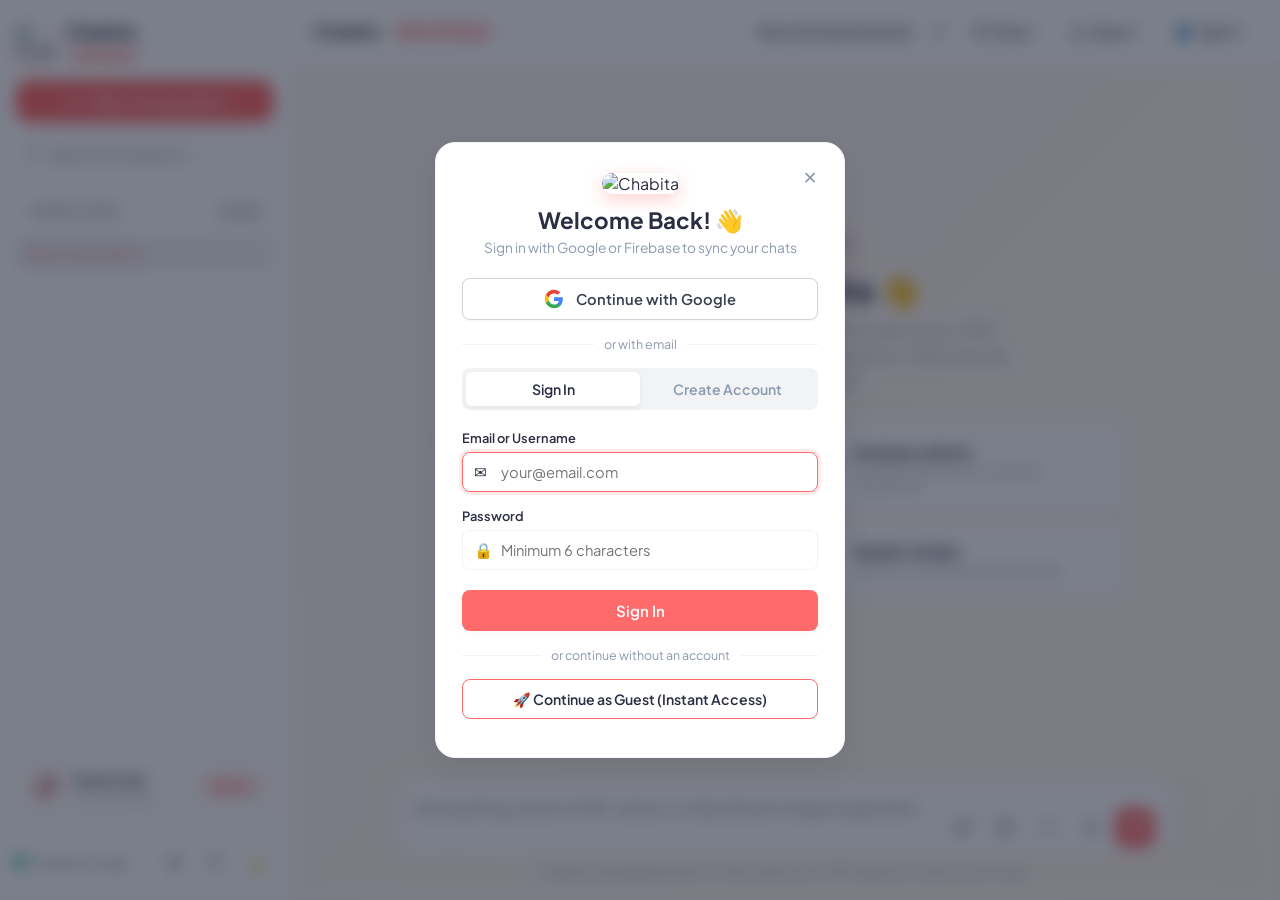
==== commit 0573a4f3: "feat: add PDF & Document Analyzer, Shareable Links, and Pin/Rename/Search (Features 1, 3, 5)" ====
--- a/public/index.html
+++ b/public/index.html
@@ -46,7 +46,24 @@
         <span>New Conversation</span>
       </button>
 
+      <!-- Sidebar Search Box (Feature 5) -->
+      <div class="sidebar-search-box">
+        <svg width="15" height="15" viewBox="0 0 24 24" fill="none" stroke="currentColor" stroke-width="2">
+          <circle cx="11" cy="11" r="8"></circle>
+          <line x1="21" y1="21" x2="16.65" y2="16.65"></line>
+        </svg>
+        <input type="text" id="chatSearchInput" placeholder="Search conversations...">
+      </div>
+
       <div class="sidebar-history-section">
+        <!-- Pinned Chats Section (Feature 5) -->
+        <div id="pinnedChatsSection" style="display: none;">
+          <div class="history-section-header">
+            <span class="section-title">📌 Pinned</span>
+          </div>
+          <div class="chat-history-list" id="pinnedHistoryList"></div>
+        </div>
+
         <div class="history-section-header">
           <span class="section-title">Saved Chats</span>
           <span class="db-badge" id="storageSourceBadge" title="Chat storage location">Local</span>
@@ -92,6 +109,12 @@
 
     <!-- Main Chat Workspace -->
     <main class="main-content">
+      <!-- Shared Chat Banner (Feature 3) -->
+      <div class="shared-chat-banner" id="sharedChatBanner" style="display: none;">
+        <span>👀 You are viewing a shared conversation with Chabita</span>
+        <button class="shared-banner-action-btn" id="startOwnChatFromBannerBtn">Start Your Own Chat 🌸</button>
+      </div>
+
       <!-- Top Navbar -->
       <header class="top-nav">
         <div class="nav-left">
@@ -118,6 +141,18 @@
             </select>
           </div>
 
+          <!-- Share Chat Button (Feature 3) -->
+          <button class="action-pill-btn" id="shareChatBtn" title="Create a public shareable link">
+            <svg width="15" height="15" viewBox="0 0 24 24" fill="none" stroke="currentColor" stroke-width="2" stroke-linecap="round" stroke-linejoin="round">
+              <circle cx="18" cy="5" r="3"></circle>
+              <circle cx="6" cy="12" r="3"></circle>
+              <circle cx="18" cy="19" r="3"></circle>
+              <line x1="8.59" y1="13.51" x2="15.42" y2="17.49"></line>
+              <line x1="15.41" y1="6.51" x2="8.59" y2="10.49"></line>
+            </svg>
+            <span>Share</span>
+          </button>
+
           <!-- Export Chat -->
           <button class="action-pill-btn" id="exportChatBtn" title="Export conversation as Markdown">
             <svg width="15" height="15" viewBox="0 0 24 24" fill="none" stroke="currentColor" stroke-width="2" stroke-linecap="round" stroke-linejoin="round">
@@ -144,9 +179,17 @@
             <img src="favicon.svg" alt="Chabita Avatar" class="hero-avatar">
           </div>
           <h1 class="hero-title">Hi! I'm Chabita 👋</h1>
-          <p class="hero-subtitle">Your friendly AI assistant with multimodal vision and photo generation. What are we working on today?</p>
+          <p class="hero-subtitle">Your friendly AI assistant with multimodal vision, PDF document analysis, and photo generation. What are we working on today?</p>
           
           <div class="suggestion-cards-grid">
+            <div class="suggestion-card" data-prompt="Please summarize this PDF document and highlight the 3 most important takeaways." data-action="doc">
+              <div class="card-icon">📄</div>
+              <div class="card-text">
+                <strong>Analyze a PDF or Document</strong>
+                <p>Upload a PDF, notes, or paper to summarize</p>
+              </div>
+            </div>
+
             <div class="suggestion-card" data-prompt="Analyze this photo in detail and describe what you see." data-action="attach">
               <div class="card-icon">📷</div>
               <div class="card-text">
@@ -170,14 +213,6 @@
                 <p>Quantum computing in plain words</p>
               </div>
             </div>
-
-            <div class="suggestion-card" data-prompt="Help me write a friendly, polite email asking a client for project feedback.">
-              <div class="card-icon">📝</div>
-              <div class="card-text">
-                <strong>Polish an email</strong>
-                <p>Friendly client follow-up request</p>
-              </div>
-            </div>
           </div>
         </div>
 
@@ -187,29 +222,40 @@
 
       <!-- Bottom Input Area -->
       <footer class="input-area">
-        <!-- Image Preview Badge before sending -->
+        <!-- Attachment Preview Badge before sending (Feature 1) -->
         <div class="image-preview-badge" id="imagePreviewBadge" style="display: none;">
-          <img id="imagePreviewImg" src="" alt="Selected image">
+          <div class="preview-thumb-wrap" id="previewThumbWrap">
+            <img id="imagePreviewImg" src="" alt="Selected attachment">
+            <span id="docPreviewIcon" style="display: none;">📄</span>
+          </div>
           <div class="image-preview-info">
-            <span id="imagePreviewName">photo.jpg</span>
-            <span class="image-preview-sub">Ready to analyze with Gemini Vision</span>
-          </div>
-          <button class="remove-preview-btn" id="removeImageBtn" title="Remove attached photo">✕</button>
+            <span id="imagePreviewName">file.ext</span>
+            <span class="image-preview-sub" id="imagePreviewSub">Ready to analyze with Gemini</span>
+          </div>
+          <button class="remove-preview-btn" id="removeImageBtn" title="Remove attached file">✕</button>
         </div>
 
         <div class="input-box-wrapper">
           <textarea 
             id="chatInput" 
-            placeholder="Ask anything, describe an image to generate, or attach a photo..." 
+            placeholder="Ask anything, attach a PDF / photo, or describe an image to generate..." 
             rows="1"
           ></textarea>
           
           <div class="input-controls">
-            <!-- Hidden File Input for Image Attachment -->
+            <!-- Hidden Universal File Input for Photos and Documents (Feature 1) -->
+            <input type="file" id="universalFileInput" accept="image/*,.pdf,.txt,.md,.csv,.json" style="display: none;">
             <input type="file" id="imageFileInput" accept="image/*" style="display: none;">
 
-            <!-- Photo Upload Button -->
-            <button class="input-tool-btn" id="attachImageBtn" title="Attach a photo to analyze">
+            <!-- Universal File / PDF Attachment Button (Feature 1) -->
+            <button class="input-tool-btn" id="attachFileBtn" title="Attach PDF, document, or photo">
+              <svg width="19" height="19" viewBox="0 0 24 24" fill="none" stroke="currentColor" stroke-width="2" stroke-linecap="round" stroke-linejoin="round">
+                <path d="M21.44 11.05l-9.19 9.19a6 6 0 0 1-8.49-8.49l9.19-9.19a4 4 0 0 1 5.66 5.66l-9.2 9.19a2 2 0 0 1-2.83-2.83l8.49-8.48"></path>
+              </svg>
+            </button>
+
+            <!-- Photo Upload Shortcut Button -->
+            <button class="input-tool-btn" id="attachImageBtn" title="Attach a photo">
               <svg width="19" height="19" viewBox="0 0 24 24" fill="none" stroke="currentColor" stroke-width="2" stroke-linecap="round" stroke-linejoin="round">
                 <rect x="3" y="3" width="18" height="18" rx="2" ry="2"></rect>
                 <circle cx="8.5" cy="8.5" r="1.5"></circle>
@@ -244,7 +290,7 @@
           </div>
         </div>
         <div class="input-footer-note">
-          Chabita is powered by Gemini · Multimodal Vision & Firestore History ready.
+          Chabita is powered by Gemini · Multimodal Vision, PDF Analysis, & Firestore Sync ready.
         </div>
       </footer>
     </main>
@@ -322,6 +368,30 @@
     </div>
   </div>
 
+  <!-- Share Conversation Modal (Feature 3) -->
+  <div class="modal-backdrop" id="shareModal" style="display: none;">
+    <div class="modal-card">
+      <button class="modal-close-btn" id="closeShareModalBtn" title="Close modal">✕</button>
+      <div class="modal-header">
+        <div class="share-icon-wrap">🔗</div>
+        <h2>Share Conversation</h2>
+        <p>Anyone with this link will be able to read this conversation</p>
+      </div>
+
+      <div class="share-box">
+        <label for="shareLinkInput" style="font-size:0.8rem;font-weight:600;margin-bottom:6px;display:block;">Public Link</label>
+        <div class="share-input-wrapper">
+          <input type="text" id="shareLinkInput" readonly class="share-text-input">
+          <button class="copy-share-btn" id="copyShareLinkBtn">Copy Link</button>
+        </div>
+      </div>
+
+      <div class="share-security-notice">
+        🔒 <strong>Read-Only Link:</strong> Viewers cannot edit your chat or view any of your other private conversations.
+      </div>
+    </div>
+  </div>
+
   <!-- Firebase Setup Modal -->
   <div class="modal-backdrop" id="firebaseModal" style="display: none;">
     <div class="modal-card">
@@ -329,7 +399,7 @@
       <div class="modal-header">
         <div class="firebase-logo-wrap">🔥</div>
         <h2>Firebase Database & Auth</h2>
-        <p>Connect your Google Firebase project to store history in Firestore</p>
+        <p>Connected to Google Firebase project (chabita-ai-app)</p>
       </div>
 
       <div class="firebase-status-box" id="firebaseStatusBox">
@@ -340,25 +410,17 @@
       </div>
 
       <div class="form-group">
-        <label for="firebaseConfigInput">Paste Firebase Config (JSON or Web SDK snippet):</label>
-        <textarea id="firebaseConfigInput" class="styled-textarea" rows="6" placeholder='{
-  "apiKey": "AIzaSy...",
-  "authDomain": "your-app.firebaseapp.com",
-  "projectId": "your-app",
-  "storageBucket": "your-app.appspot.com",
-  "messagingSenderId": "123456789",
-  "appId": "1:123456:web:..."
-}'></textarea>
-        <span class="field-help">Found in your Firebase Console → Project Settings → General → Web apps.</span>
+        <label for="firebaseConfigInput">Firebase Web Config (JSON):</label>
+        <textarea id="firebaseConfigInput" class="styled-textarea" rows="6"></textarea>
       </div>
 
       <div class="modal-actions">
-        <button type="button" class="submit-auth-btn" id="saveFirebaseConfigBtn">Save & Connect Firebase</button>
+        <button type="button" class="submit-auth-btn" id="saveFirebaseConfigBtn">Save & Reconnect</button>
       </div>
     </div>
   </div>
 
-  <!-- Image Lightbox Modal (Fullscreen photo preview) -->
+  <!-- Image Lightbox Modal -->
   <div class="lightbox-modal" id="lightboxModal" style="display: none;">
     <button class="lightbox-close-btn" id="lightboxCloseBtn" title="Close view">✕</button>
     <div class="lightbox-content">
--- a/public/style.css
+++ b/public/style.css
@@ -1414,5 +1414,244 @@
   color: #111827;
 }
 
-
-
+/* Sidebar Search Box (Feature 5) */
+.sidebar-search-box {
+  display: flex;
+  align-items: center;
+  gap: 8px;
+  background: var(--surface-bg);
+  border: 1px solid var(--surface-border);
+  border-radius: var(--radius-sm);
+  padding: 6px 10px;
+  margin-bottom: 8px;
+  color: var(--text-muted);
+  transition: var(--transition);
+}
+
+.sidebar-search-box:focus-within {
+  border-color: var(--primary);
+  box-shadow: 0 0 0 2px var(--primary-light);
+}
+
+.sidebar-search-box input {
+  flex: 1;
+  background: transparent;
+  border: none;
+  outline: none;
+  font-size: 0.82rem;
+  color: var(--text-main);
+}
+
+/* History Item Actions (Pin & Rename) */
+.history-item {
+  position: relative;
+  display: flex;
+  align-items: center;
+  justify-content: space-between;
+  padding: 8px 10px;
+  border-radius: var(--radius-sm);
+  cursor: pointer;
+  color: var(--text-main);
+  font-size: 0.86rem;
+  transition: var(--transition);
+}
+
+.history-item.pinned {
+  border-left: 3px solid #f59e0b;
+  background: rgba(245, 158, 11, 0.05);
+}
+
+.history-item-actions {
+  display: none;
+  align-items: center;
+  gap: 2px;
+}
+
+.history-item:hover .history-item-actions {
+  display: flex;
+}
+
+.history-action-icon-btn {
+  background: transparent;
+  border: none;
+  color: var(--text-muted);
+  cursor: pointer;
+  padding: 4px;
+  border-radius: 4px;
+  font-size: 0.75rem;
+  display: flex;
+  align-items: center;
+  justify-content: center;
+  transition: var(--transition);
+}
+
+.history-action-icon-btn:hover {
+  color: var(--primary);
+  background: var(--surface-border);
+}
+
+.history-action-icon-btn.pinned {
+  color: #f59e0b;
+}
+
+.inline-rename-input {
+  flex: 1;
+  background: var(--surface-bg);
+  border: 1px solid var(--primary);
+  border-radius: 4px;
+  padding: 2px 6px;
+  font-size: 0.84rem;
+  color: var(--text-main);
+  outline: none;
+}
+
+/* Document Cards in Chat (Feature 1) */
+.chat-attached-doc-card {
+  display: flex;
+  align-items: center;
+  gap: 12px;
+  background: var(--surface-bg);
+  border: 1px solid var(--surface-border);
+  border-radius: var(--radius-md);
+  padding: 10px 14px;
+  margin-bottom: 8px;
+  max-width: 380px;
+  box-shadow: var(--shadow-sm);
+}
+
+.doc-card-icon {
+  font-size: 1.8rem;
+}
+
+.doc-card-details {
+  display: flex;
+  flex-direction: column;
+  flex: 1;
+  overflow: hidden;
+}
+
+.doc-card-name {
+  font-size: 0.88rem;
+  font-weight: 600;
+  white-space: nowrap;
+  overflow: hidden;
+  text-overflow: ellipsis;
+  color: var(--text-main);
+}
+
+.doc-card-meta {
+  font-size: 0.72rem;
+  color: var(--text-muted);
+}
+
+/* Document Thumbnail Preview in Input Area */
+.preview-thumb-wrap {
+  width: 44px;
+  height: 44px;
+  display: flex;
+  align-items: center;
+  justify-content: center;
+  border-radius: 8px;
+  background: var(--surface-border);
+  font-size: 1.4rem;
+  overflow: hidden;
+  flex-shrink: 0;
+}
+
+.preview-thumb-wrap img {
+  width: 100%;
+  height: 100%;
+  object-fit: cover;
+}
+
+/* Shared Chat Banner (Feature 3) */
+.shared-chat-banner {
+  background: linear-gradient(135deg, #fff7ed 0%, #ffedd5 100%);
+  color: #9a3412;
+  border-bottom: 1px solid #fed7aa;
+  padding: 8px 18px;
+  display: flex;
+  align-items: center;
+  justify-content: space-between;
+  font-size: 0.85rem;
+  font-weight: 500;
+}
+
+body.dark-mode .shared-chat-banner {
+  background: rgba(234, 88, 12, 0.15);
+  border-color: rgba(234, 88, 12, 0.3);
+  color: #fdba74;
+}
+
+.shared-banner-action-btn {
+  background: #ea580c;
+  color: #ffffff;
+  border: none;
+  padding: 4px 12px;
+  border-radius: 14px;
+  font-size: 0.78rem;
+  font-weight: 600;
+  cursor: pointer;
+  transition: var(--transition);
+}
+
+.shared-banner-action-btn:hover {
+  background: #c2410c;
+}
+
+/* Share Modal (Feature 3) */
+.share-icon-wrap {
+  font-size: 2.2rem;
+  margin-bottom: 4px;
+}
+
+.share-box {
+  background: var(--surface-border);
+  padding: 12px 14px;
+  border-radius: var(--radius-sm);
+  margin-bottom: 14px;
+}
+
+.share-input-wrapper {
+  display: flex;
+  gap: 8px;
+}
+
+.share-text-input {
+  flex: 1;
+  background: var(--input-bg);
+  border: 1px solid var(--surface-border);
+  border-radius: var(--radius-sm);
+  padding: 8px 12px;
+  font-size: 0.85rem;
+  color: var(--text-main);
+  outline: none;
+}
+
+.copy-share-btn {
+  background: var(--primary);
+  color: #ffffff;
+  border: none;
+  padding: 8px 14px;
+  border-radius: var(--radius-sm);
+  font-size: 0.85rem;
+  font-weight: 600;
+  cursor: pointer;
+  transition: var(--transition);
+  white-space: nowrap;
+}
+
+.copy-share-btn:hover {
+  background: var(--primary-hover);
+}
+
+.share-security-notice {
+  font-size: 0.78rem;
+  color: var(--text-muted);
+  line-height: 1.4;
+  padding: 4px 6px;
+}
+
+
+
+
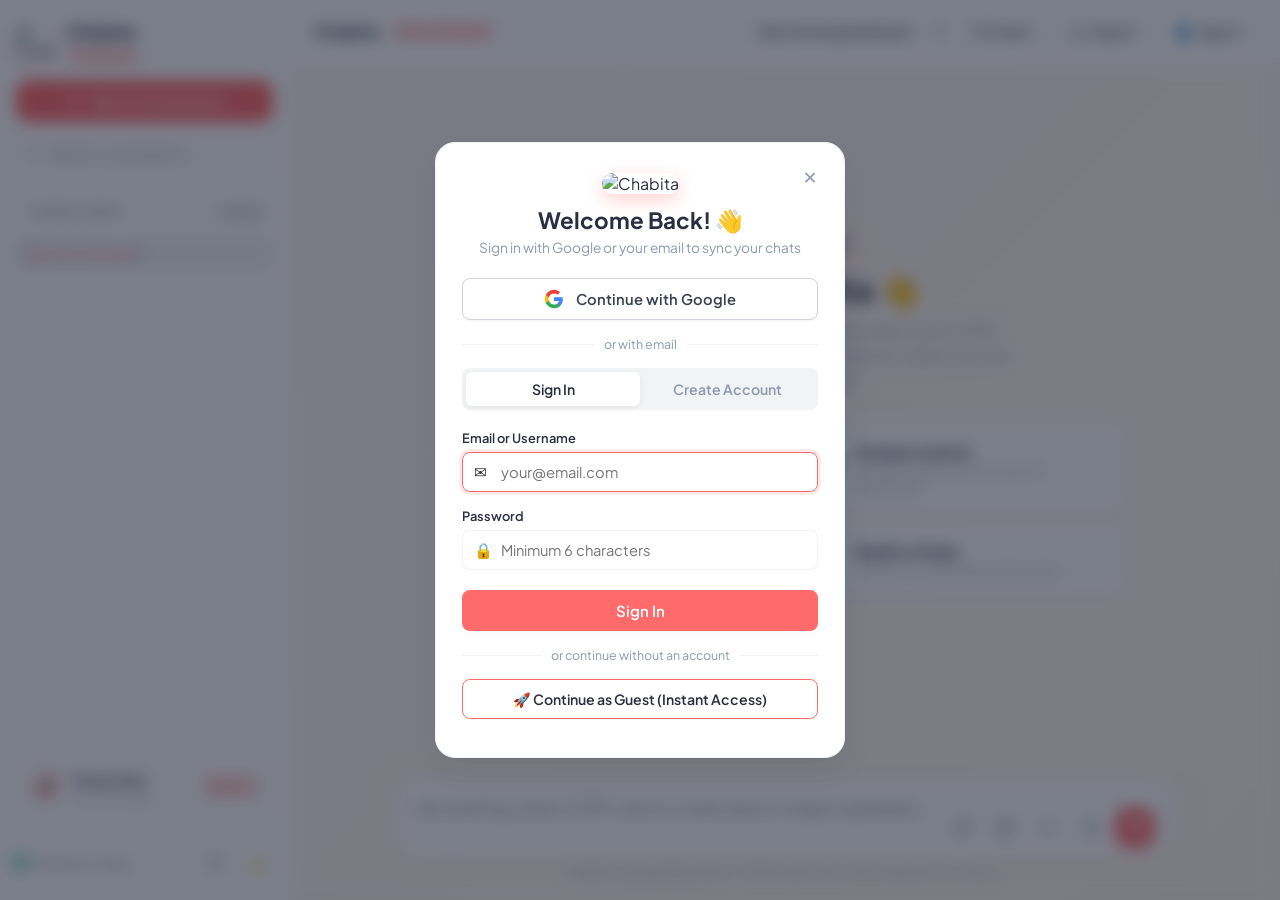
==== commit 42e272d8: "ui: remove all database vendor branding and replace with clean cloud sync UI" ====
--- a/public/index.html
+++ b/public/index.html
@@ -89,11 +89,6 @@
           <span class="status-label" id="systemStatusLabel">Chabita is ready</span>
         </div>
         <div class="footer-actions">
-          <button class="icon-btn" id="firebaseConfigBtn" title="Configure Firebase Database & Auth">
-            <svg width="16" height="16" viewBox="0 0 24 24" fill="none" stroke="currentColor" stroke-width="2" stroke-linecap="round" stroke-linejoin="round">
-              <path d="M12 2L2 7l10 5 10-5-10-5zM2 17l10 5 10-5M2 12l10 5 10-5"></path>
-            </svg>
-          </button>
           <button class="icon-btn" id="clearAllChatsBtn" title="Clear All History">
             <svg width="16" height="16" viewBox="0 0 24 24" fill="none" stroke="currentColor" stroke-width="2" stroke-linecap="round" stroke-linejoin="round">
               <polyline points="3 6 5 6 21 6"></polyline>
@@ -290,20 +285,20 @@
           </div>
         </div>
         <div class="input-footer-note">
-          Chabita is powered by Gemini · Multimodal Vision, PDF Analysis, & Firestore Sync ready.
+          Chabita is powered by Gemini · Multimodal Vision, PDF Analysis & Cloud Sync.
         </div>
       </footer>
     </main>
   </div>
 
-  <!-- Authentication Modal (Google & Email Firebase Auth) -->
+  <!-- Authentication Modal (Google & Email Account) -->
   <div class="modal-backdrop" id="authModal" style="display: none;">
     <div class="modal-card">
       <button class="modal-close-btn" id="closeAuthModalBtn" title="Close modal">✕</button>
       <div class="modal-header">
         <img src="favicon.svg" alt="Chabita" class="modal-avatar">
         <h2 id="authModalTitle">Welcome to Chabita</h2>
-        <p id="authModalSubtitle">Sign in with Google or Firebase to sync your chat history</p>
+        <p id="authModalSubtitle">Sign in with Google or your email to sync your chat history</p>
       </div>
 
       <!-- Google Sign In Button -->
@@ -392,34 +387,6 @@
     </div>
   </div>
 
-  <!-- Firebase Setup Modal -->
-  <div class="modal-backdrop" id="firebaseModal" style="display: none;">
-    <div class="modal-card">
-      <button class="modal-close-btn" id="closeFirebaseModalBtn" title="Close modal">✕</button>
-      <div class="modal-header">
-        <div class="firebase-logo-wrap">🔥</div>
-        <h2>Firebase Database & Auth</h2>
-        <p>Connected to Google Firebase project (chabita-ai-app)</p>
-      </div>
-
-      <div class="firebase-status-box" id="firebaseStatusBox">
-        <div class="status-row">
-          <strong>Status:</strong>
-          <span id="firebaseStatusText">Checking connection...</span>
-        </div>
-      </div>
-
-      <div class="form-group">
-        <label for="firebaseConfigInput">Firebase Web Config (JSON):</label>
-        <textarea id="firebaseConfigInput" class="styled-textarea" rows="6"></textarea>
-      </div>
-
-      <div class="modal-actions">
-        <button type="button" class="submit-auth-btn" id="saveFirebaseConfigBtn">Save & Reconnect</button>
-      </div>
-    </div>
-  </div>
-
   <!-- Image Lightbox Modal -->
   <div class="lightbox-modal" id="lightboxModal" style="display: none;">
     <button class="lightbox-close-btn" id="lightboxCloseBtn" title="Close view">✕</button>
--- a/public/style.css
+++ b/public/style.css
@@ -1126,10 +1126,11 @@
   color: var(--text-muted);
 }
 
+.db-badge.synced,
 .db-badge.firestore {
-  background: #ffedd5;
-  color: #ea580c;
-  box-shadow: 0 0 6px rgba(234, 88, 12, 0.2);
+  background: rgba(16, 185, 129, 0.12);
+  color: #059669;
+  box-shadow: 0 0 6px rgba(16, 185, 129, 0.2);
 }
 
 /* Image Preview Badge in Input Area */
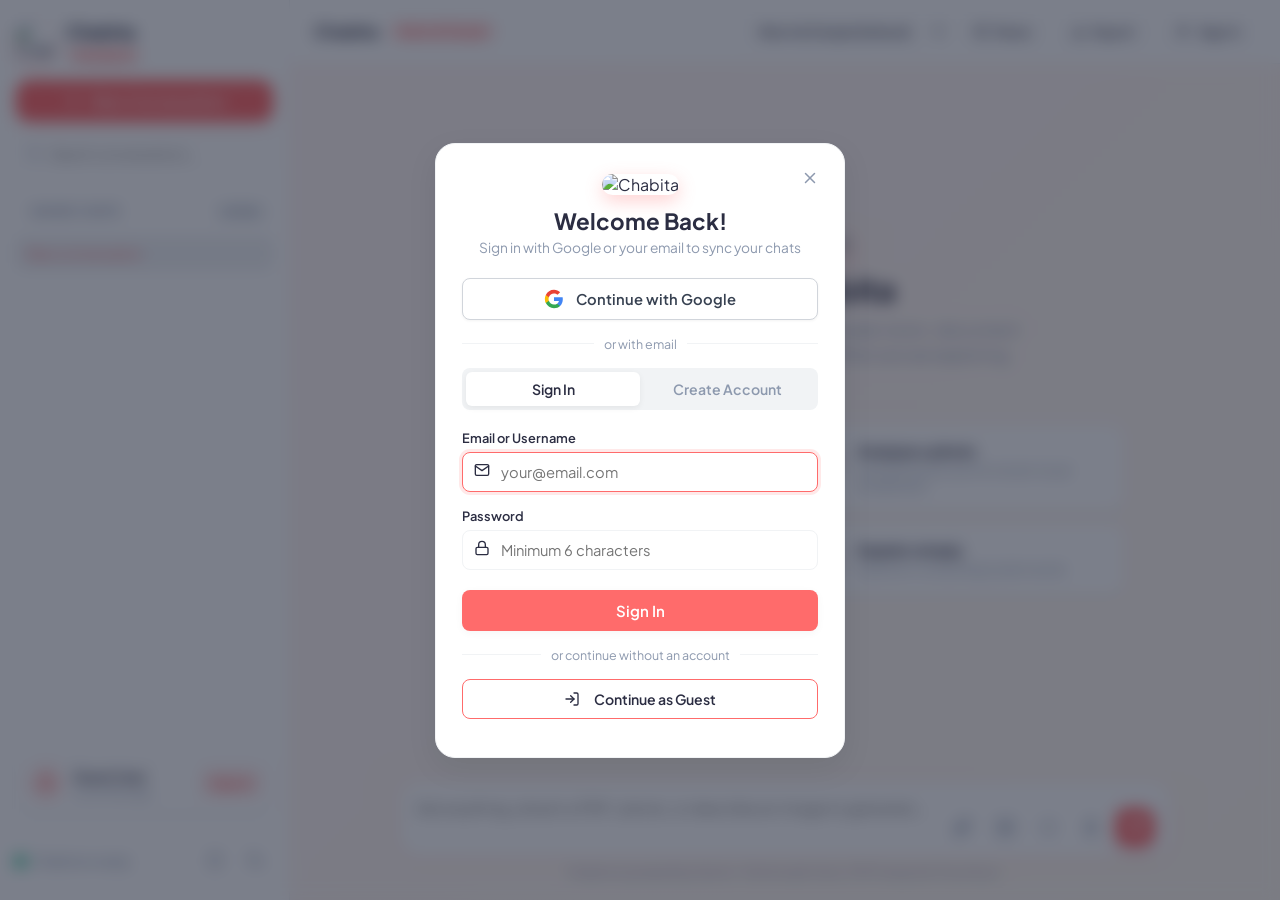
==== commit 77c64abf: "style: replace all UI emojis with handcrafted vector SVG icons" ====
--- a/public/index.html
+++ b/public/index.html
@@ -35,7 +35,12 @@
             <span class="brand-tag">Friendly AI</span>
           </div>
         </div>
-        <button class="icon-btn mobile-close-btn" id="closeSidebarBtn" title="Close sidebar">✕</button>
+        <button class="icon-btn mobile-close-btn" id="closeSidebarBtn" title="Close sidebar">
+          <svg width="18" height="18" viewBox="0 0 24 24" fill="none" stroke="currentColor" stroke-width="2" stroke-linecap="round" stroke-linejoin="round">
+            <line x1="18" y1="6" x2="6" y2="18"></line>
+            <line x1="6" y1="6" x2="18" y2="18"></line>
+          </svg>
+        </button>
       </div>
 
       <button class="new-chat-btn" id="newChatBtn">
@@ -59,7 +64,12 @@
         <!-- Pinned Chats Section (Feature 5) -->
         <div id="pinnedChatsSection" style="display: none;">
           <div class="history-section-header">
-            <span class="section-title">📌 Pinned</span>
+            <span class="section-title">
+              <svg width="13" height="13" viewBox="0 0 24 24" fill="currentColor" stroke="currentColor" stroke-width="1.5" stroke-linecap="round" stroke-linejoin="round" style="vertical-align:-1px;margin-right:4px;">
+                <line x1="12" y1="17" x2="12" y2="22"></line>
+                <path d="M5 17h14v-1.76a2 2 0 0 0-1.11-1.79l-1.78-.89A2 2 0 0 1 15 10.77V6a3 3 0 0 0-6 0v4.77a2 2 0 0 1-1.11 1.79l-1.78.89A2 2 0 0 0 5 15.24Z"></path>
+              </svg>Pinned
+            </span>
           </div>
           <div class="chat-history-list" id="pinnedHistoryList"></div>
         </div>
@@ -75,7 +85,12 @@
 
       <!-- User Profile / Auth Card -->
       <div class="user-profile-card" id="userProfileCard">
-        <div class="user-profile-avatar" id="userProfileAvatar">🚀</div>
+        <div class="user-profile-avatar" id="userProfileAvatar">
+          <svg width="18" height="18" viewBox="0 0 24 24" fill="none" stroke="currentColor" stroke-width="2" stroke-linecap="round" stroke-linejoin="round">
+            <path d="M20 21v-2a4 4 0 0 0-4-4H8a4 4 0 0 0-4 4v2"></path>
+            <circle cx="12" cy="7" r="4"></circle>
+          </svg>
+        </div>
         <div class="user-profile-info">
           <span class="user-profile-name" id="userProfileName">Guest User</span>
           <span class="user-profile-status" id="userProfileStatus">Local Storage</span>
@@ -96,7 +111,11 @@
             </svg>
           </button>
           <button class="icon-btn" id="themeToggleBtn" title="Toggle Light/Dark Theme">
-            <span id="themeIcon">🌙</span>
+            <span id="themeIcon">
+              <svg width="16" height="16" viewBox="0 0 24 24" fill="none" stroke="currentColor" stroke-width="2" stroke-linecap="round" stroke-linejoin="round">
+                <path d="M21 12.79A9 9 0 1 1 11.21 3 7 7 0 0 0 21 12.79z"></path>
+              </svg>
+            </span>
           </button>
         </div>
       </div>
@@ -106,8 +125,21 @@
     <main class="main-content">
       <!-- Shared Chat Banner (Feature 3) -->
       <div class="shared-chat-banner" id="sharedChatBanner" style="display: none;">
-        <span>👀 You are viewing a shared conversation with Chabita</span>
-        <button class="shared-banner-action-btn" id="startOwnChatFromBannerBtn">Start Your Own Chat 🌸</button>
+        <span>
+          <svg width="16" height="16" viewBox="0 0 24 24" fill="none" stroke="currentColor" stroke-width="2" stroke-linecap="round" stroke-linejoin="round" style="vertical-align:-2px;margin-right:6px;">
+            <circle cx="12" cy="12" r="10"></circle>
+            <line x1="12" y1="16" x2="12" y2="12"></line>
+            <line x1="12" y1="8" x2="12.01" y2="8"></line>
+          </svg>
+          You are viewing a shared conversation with Chabita
+        </span>
+        <button class="shared-banner-action-btn" id="startOwnChatFromBannerBtn">
+          <svg width="13" height="13" viewBox="0 0 24 24" fill="none" stroke="currentColor" stroke-width="2.2" stroke-linecap="round" stroke-linejoin="round" style="vertical-align:-1px;margin-right:4px;">
+            <line x1="12" y1="5" x2="12" y2="19"></line>
+            <line x1="5" y1="12" x2="19" y2="12"></line>
+          </svg>
+          Start Your Own Chat
+        </button>
       </div>
 
       <!-- Top Navbar -->
@@ -160,7 +192,12 @@
 
           <!-- Top Nav User Action -->
           <button class="action-pill-btn" id="navAuthBtn" title="Sign In or View Account">
-            <span id="navAuthIcon">👤</span>
+            <span id="navAuthIcon">
+              <svg width="15" height="15" viewBox="0 0 24 24" fill="none" stroke="currentColor" stroke-width="2" stroke-linecap="round" stroke-linejoin="round" style="vertical-align:-2px;margin-right:2px;">
+                <path d="M20 21v-2a4 4 0 0 0-4-4H8a4 4 0 0 0-4 4v2"></path>
+                <circle cx="12" cy="7" r="4"></circle>
+              </svg>
+            </span>
             <span id="navAuthText">Sign In</span>
           </button>
         </div>
@@ -173,12 +210,19 @@
           <div class="hero-avatar-wrap">
             <img src="favicon.svg" alt="Chabita Avatar" class="hero-avatar">
           </div>
-          <h1 class="hero-title">Hi! I'm Chabita 👋</h1>
-          <p class="hero-subtitle">Your friendly AI assistant with multimodal vision, PDF document analysis, and photo generation. What are we working on today?</p>
+          <h1 class="hero-title">Hi, I'm Chabita</h1>
+          <p class="hero-subtitle">Your intelligent assistant with multimodal vision, document analysis, and artwork generation. What are we exploring today?</p>
           
           <div class="suggestion-cards-grid">
             <div class="suggestion-card" data-prompt="Please summarize this PDF document and highlight the 3 most important takeaways." data-action="doc">
-              <div class="card-icon">📄</div>
+              <div class="card-icon">
+                <svg width="20" height="20" viewBox="0 0 24 24" fill="none" stroke="currentColor" stroke-width="2" stroke-linecap="round" stroke-linejoin="round">
+                  <path d="M14 2H6a2 2 0 0 0-2 2v16a2 2 0 0 0 2 2h12a2 2 0 0 0 2-2V8z"></path>
+                  <polyline points="14 2 14 8 20 8"></polyline>
+                  <line x1="16" y1="13" x2="8" y2="13"></line>
+                  <line x1="16" y1="17" x2="8" y2="17"></line>
+                </svg>
+              </div>
               <div class="card-text">
                 <strong>Analyze a PDF or Document</strong>
                 <p>Upload a PDF, notes, or paper to summarize</p>
@@ -186,15 +230,25 @@
             </div>
 
             <div class="suggestion-card" data-prompt="Analyze this photo in detail and describe what you see." data-action="attach">
-              <div class="card-icon">📷</div>
+              <div class="card-icon">
+                <svg width="20" height="20" viewBox="0 0 24 24" fill="none" stroke="currentColor" stroke-width="2" stroke-linecap="round" stroke-linejoin="round">
+                  <rect x="3" y="3" width="18" height="18" rx="2" ry="2"></rect>
+                  <circle cx="8.5" cy="8.5" r="1.5"></circle>
+                  <polyline points="21 15 16 10 5 21"></polyline>
+                </svg>
+              </div>
               <div class="card-text">
                 <strong>Analyze a photo</strong>
-                <p>Upload any picture for instant AI breakdown</p>
+                <p>Upload any picture for instant visual breakdown</p>
               </div>
             </div>
 
             <div class="suggestion-card" data-prompt="Generate an image of a cozy cottage in a blooming cherry blossom forest at sunset." data-action="generate">
-              <div class="card-icon">🎨</div>
+              <div class="card-icon">
+                <svg width="20" height="20" viewBox="0 0 24 24" fill="none" stroke="currentColor" stroke-width="2" stroke-linecap="round" stroke-linejoin="round">
+                  <path d="M12 2v4M12 18v4M4.93 4.93l2.83 2.83M16.24 16.24l2.83 2.83M2 12h4M18 12h4M4.93 19.07l2.83-2.83M16.24 7.76l2.83-2.83"></path>
+                </svg>
+              </div>
               <div class="card-text">
                 <strong>Generate an image</strong>
                 <p>Create beautiful AI artwork from your idea</p>
@@ -202,7 +256,13 @@
             </div>
 
             <div class="suggestion-card" data-prompt="Can you explain quantum computing in simple, plain English without jargon?">
-              <div class="card-icon">✨</div>
+              <div class="card-icon">
+                <svg width="20" height="20" viewBox="0 0 24 24" fill="none" stroke="currentColor" stroke-width="2" stroke-linecap="round" stroke-linejoin="round">
+                  <circle cx="12" cy="12" r="10"></circle>
+                  <path d="M9.09 9a3 3 0 0 1 5.83 1c0 2-3 3-3 3"></path>
+                  <line x1="12" y1="17" x2="12.01" y2="17"></line>
+                </svg>
+              </div>
               <div class="card-text">
                 <strong>Explain simply</strong>
                 <p>Quantum computing in plain words</p>
@@ -221,13 +281,25 @@
         <div class="image-preview-badge" id="imagePreviewBadge" style="display: none;">
           <div class="preview-thumb-wrap" id="previewThumbWrap">
             <img id="imagePreviewImg" src="" alt="Selected attachment">
-            <span id="docPreviewIcon" style="display: none;">📄</span>
+            <span id="docPreviewIcon" style="display: none;">
+              <svg width="22" height="22" viewBox="0 0 24 24" fill="none" stroke="currentColor" stroke-width="2" stroke-linecap="round" stroke-linejoin="round">
+                <path d="M14 2H6a2 2 0 0 0-2 2v16a2 2 0 0 0 2 2h12a2 2 0 0 0 2-2V8z"></path>
+                <polyline points="14 2 14 8 20 8"></polyline>
+                <line x1="16" y1="13" x2="8" y2="13"></line>
+                <line x1="16" y1="17" x2="8" y2="17"></line>
+              </svg>
+            </span>
           </div>
           <div class="image-preview-info">
             <span id="imagePreviewName">file.ext</span>
             <span class="image-preview-sub" id="imagePreviewSub">Ready to analyze with Gemini</span>
           </div>
-          <button class="remove-preview-btn" id="removeImageBtn" title="Remove attached file">✕</button>
+          <button class="remove-preview-btn" id="removeImageBtn" title="Remove attached file">
+            <svg width="14" height="14" viewBox="0 0 24 24" fill="none" stroke="currentColor" stroke-width="2" stroke-linecap="round" stroke-linejoin="round">
+              <line x1="18" y1="6" x2="6" y2="18"></line>
+              <line x1="6" y1="6" x2="18" y2="18"></line>
+            </svg>
+          </button>
         </div>
 
         <div class="input-box-wrapper">
@@ -294,7 +366,12 @@
   <!-- Authentication Modal (Google & Email Account) -->
   <div class="modal-backdrop" id="authModal" style="display: none;">
     <div class="modal-card">
-      <button class="modal-close-btn" id="closeAuthModalBtn" title="Close modal">✕</button>
+      <button class="modal-close-btn" id="closeAuthModalBtn" title="Close modal">
+        <svg width="18" height="18" viewBox="0 0 24 24" fill="none" stroke="currentColor" stroke-width="2" stroke-linecap="round" stroke-linejoin="round">
+          <line x1="18" y1="6" x2="6" y2="18"></line>
+          <line x1="6" y1="6" x2="18" y2="18"></line>
+        </svg>
+      </button>
       <div class="modal-header">
         <img src="favicon.svg" alt="Chabita" class="modal-avatar">
         <h2 id="authModalTitle">Welcome to Chabita</h2>
@@ -329,7 +406,12 @@
         <div class="form-group">
           <label for="authEmail">Email or Username</label>
           <div class="input-with-icon">
-            <span class="field-icon">✉️</span>
+            <span class="field-icon">
+              <svg width="16" height="16" viewBox="0 0 24 24" fill="none" stroke="currentColor" stroke-width="2" stroke-linecap="round" stroke-linejoin="round">
+                <path d="M4 4h16c1.1 0 2 .9 2 2v12c0 1.1-.9 2-2 2H4c-1.1 0-2-.9-2-2V6c0-1.1.9-2 2-2z"></path>
+                <polyline points="22,6 12,13 2,6"></polyline>
+              </svg>
+            </span>
             <input type="text" id="authEmail" placeholder="your@email.com" autocomplete="email" required>
           </div>
         </div>
@@ -337,7 +419,12 @@
         <div class="form-group">
           <label for="authPassword">Password</label>
           <div class="input-with-icon">
-            <span class="field-icon">🔒</span>
+            <span class="field-icon">
+              <svg width="16" height="16" viewBox="0 0 24 24" fill="none" stroke="currentColor" stroke-width="2" stroke-linecap="round" stroke-linejoin="round">
+                <rect x="3" y="11" width="18" height="11" rx="2" ry="2"></rect>
+                <path d="M7 11V7a5 5 0 0 1 10 0v4"></path>
+              </svg>
+            </span>
             <input type="password" id="authPassword" placeholder="Minimum 6 characters" autocomplete="current-password" required>
           </div>
         </div>
@@ -345,7 +432,12 @@
         <div class="form-group" id="confirmPasswordGroup" style="display: none;">
           <label for="authConfirmPassword">Confirm Password</label>
           <div class="input-with-icon">
-            <span class="field-icon">🔒</span>
+            <span class="field-icon">
+              <svg width="16" height="16" viewBox="0 0 24 24" fill="none" stroke="currentColor" stroke-width="2" stroke-linecap="round" stroke-linejoin="round">
+                <rect x="3" y="11" width="18" height="11" rx="2" ry="2"></rect>
+                <path d="M7 11V7a5 5 0 0 1 10 0v4"></path>
+              </svg>
+            </span>
             <input type="password" id="authConfirmPassword" placeholder="Re-enter your password" autocomplete="new-password">
           </div>
         </div>
@@ -357,7 +449,12 @@
         </div>
 
         <button type="button" class="guest-mode-btn" id="guestModeBtn">
-          🚀 Continue as Guest (Instant Access)
+          <svg width="16" height="16" viewBox="0 0 24 24" fill="none" stroke="currentColor" stroke-width="2" stroke-linecap="round" stroke-linejoin="round" style="vertical-align:-2px;margin-right:6px;">
+            <path d="M15 3h4a2 2 0 0 1 2 2v14a2 2 0 0 1-2 2h-4"></path>
+            <polyline points="10 17 15 12 10 7"></polyline>
+            <line x1="15" y1="12" x2="3" y2="12"></line>
+          </svg>
+          Continue as Guest
         </button>
       </form>
     </div>
@@ -366,9 +463,19 @@
   <!-- Share Conversation Modal (Feature 3) -->
   <div class="modal-backdrop" id="shareModal" style="display: none;">
     <div class="modal-card">
-      <button class="modal-close-btn" id="closeShareModalBtn" title="Close modal">✕</button>
+      <button class="modal-close-btn" id="closeShareModalBtn" title="Close modal">
+        <svg width="18" height="18" viewBox="0 0 24 24" fill="none" stroke="currentColor" stroke-width="2" stroke-linecap="round" stroke-linejoin="round">
+          <line x1="18" y1="6" x2="6" y2="18"></line>
+          <line x1="6" y1="6" x2="18" y2="18"></line>
+        </svg>
+      </button>
       <div class="modal-header">
-        <div class="share-icon-wrap">🔗</div>
+        <div class="share-icon-wrap">
+          <svg width="32" height="32" viewBox="0 0 24 24" fill="none" stroke="currentColor" stroke-width="2" stroke-linecap="round" stroke-linejoin="round">
+            <path d="M10 13a5 5 0 0 0 7.54.54l3-3a5 5 0 0 0-7.07-7.07l-1.72 1.71"></path>
+            <path d="M14 11a5 5 0 0 0-7.54-.54l-3 3a5 5 0 0 0 7.07 7.07l1.71-1.71"></path>
+          </svg>
+        </div>
         <h2>Share Conversation</h2>
         <p>Anyone with this link will be able to read this conversation</p>
       </div>
@@ -382,18 +489,34 @@
       </div>
 
       <div class="share-security-notice">
-        🔒 <strong>Read-Only Link:</strong> Viewers cannot edit your chat or view any of your other private conversations.
+        <svg width="14" height="14" viewBox="0 0 24 24" fill="none" stroke="currentColor" stroke-width="2" stroke-linecap="round" stroke-linejoin="round" style="vertical-align:-2px;margin-right:4px;">
+          <rect x="3" y="11" width="18" height="11" rx="2" ry="2"></rect>
+          <path d="M7 11V7a5 5 0 0 1 10 0v4"></path>
+        </svg>
+        <strong>Read-Only Link:</strong> Viewers cannot edit your chat or view any of your other private conversations.
       </div>
     </div>
   </div>
 
   <!-- Image Lightbox Modal -->
   <div class="lightbox-modal" id="lightboxModal" style="display: none;">
-    <button class="lightbox-close-btn" id="lightboxCloseBtn" title="Close view">✕</button>
+    <button class="lightbox-close-btn" id="lightboxCloseBtn" title="Close view">
+      <svg width="20" height="20" viewBox="0 0 24 24" fill="none" stroke="currentColor" stroke-width="2" stroke-linecap="round" stroke-linejoin="round">
+        <line x1="18" y1="6" x2="6" y2="18"></line>
+        <line x1="6" y1="6" x2="18" y2="18"></line>
+      </svg>
+    </button>
     <div class="lightbox-content">
       <img id="lightboxImage" src="" alt="Fullscreen image">
       <div class="lightbox-toolbar">
-        <a id="lightboxDownloadBtn" href="" download="chabita-image.jpg" class="lightbox-btn" target="_blank">⬇️ Download Image</a>
+        <a id="lightboxDownloadBtn" href="" download="chabita-image.jpg" class="lightbox-btn" target="_blank">
+          <svg width="14" height="14" viewBox="0 0 24 24" fill="none" stroke="currentColor" stroke-width="2" stroke-linecap="round" stroke-linejoin="round" style="vertical-align:-2px;margin-right:6px;">
+            <path d="M21 15v4a2 2 0 0 1-2 2H5a2 2 0 0 1-2-2v-4"></path>
+            <polyline points="7 10 12 15 17 10"></polyline>
+            <line x1="12" y1="15" x2="12" y2="3"></line>
+          </svg>
+          Download Image
+        </a>
       </div>
     </div>
   </div>
--- a/public/style.css
+++ b/public/style.css
@@ -425,8 +425,15 @@
 }
 
 .card-icon {
-  font-size: 1.3rem;
-  padding: 4px;
+  width: 38px;
+  height: 38px;
+  border-radius: 10px;
+  background: var(--surface-border);
+  display: flex;
+  align-items: center;
+  justify-content: center;
+  color: var(--primary);
+  flex-shrink: 0;
 }
 
 .card-text strong {
@@ -1124,6 +1131,13 @@
   border-radius: 10px;
   background: var(--surface-border);
   color: var(--text-muted);
+  display: inline-flex;
+  align-items: center;
+  gap: 4px;
+}
+
+.db-badge svg {
+  vertical-align: middle;
 }
 
 .db-badge.synced,
@@ -1131,6 +1145,15 @@
   background: rgba(16, 185, 129, 0.12);
   color: #059669;
   box-shadow: 0 0 6px rgba(16, 185, 129, 0.2);
+}
+
+#docPreviewIcon {
+  display: inline-flex;
+  align-items: center;
+  justify-content: center;
+  width: 100%;
+  height: 100%;
+  color: var(--primary);
 }
 
 /* Image Preview Badge in Input Area */
@@ -1255,6 +1278,9 @@
   border-radius: 6px;
   border: none;
   cursor: pointer;
+  display: inline-flex;
+  align-items: center;
+  gap: 5px;
   transition: var(--transition);
 }
 
@@ -1521,7 +1547,15 @@
 }
 
 .doc-card-icon {
-  font-size: 1.8rem;
+  width: 40px;
+  height: 40px;
+  border-radius: 10px;
+  background: rgba(255, 107, 107, 0.1);
+  color: var(--primary);
+  display: flex;
+  align-items: center;
+  justify-content: center;
+  flex-shrink: 0;
 }
 
 .doc-card-details {
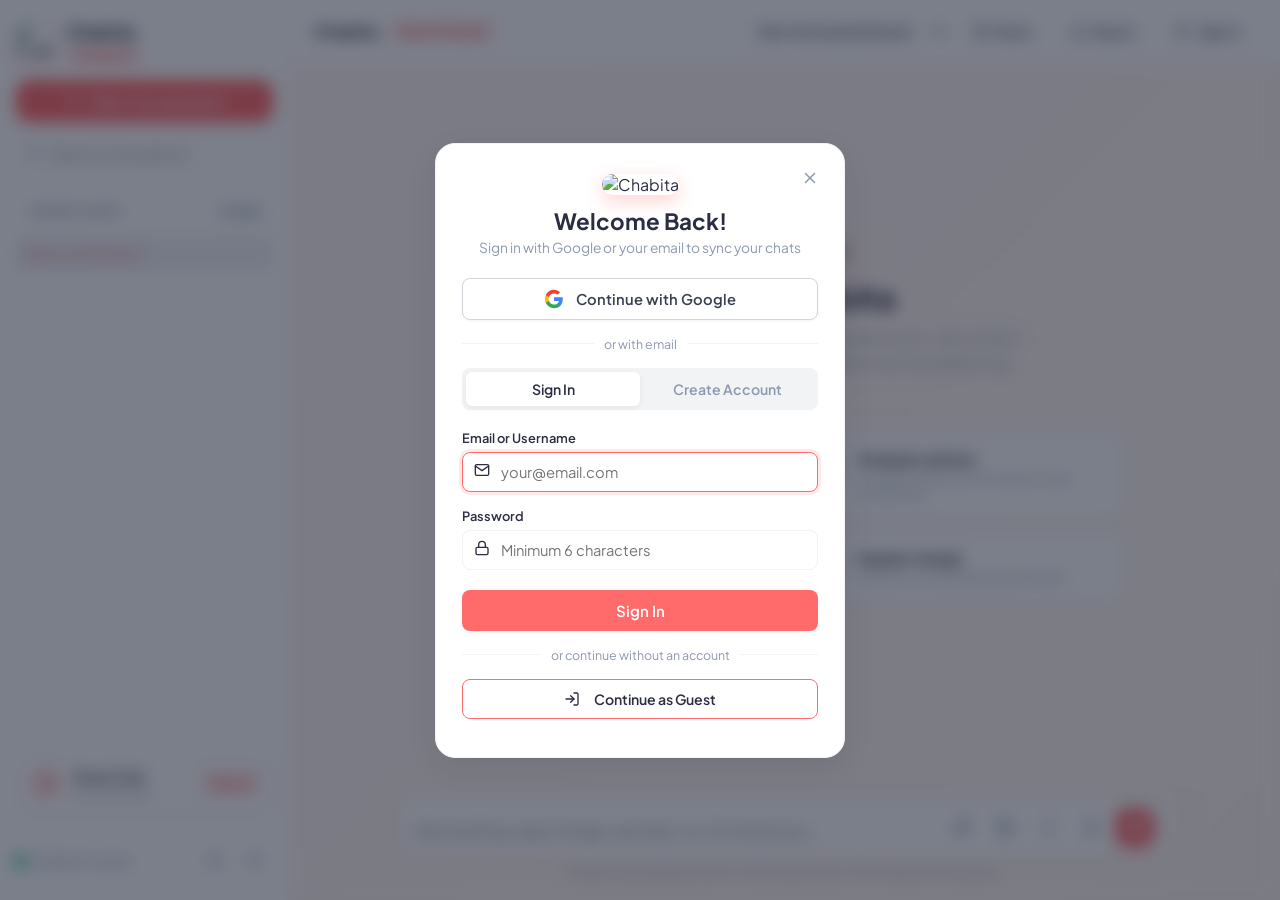
==== commit 65c0f71d: "feat: add /image shortcut and interactive slash commands popup menu" ====
--- a/public/index.html
+++ b/public/index.html
@@ -303,9 +303,18 @@
         </div>
 
         <div class="input-box-wrapper">
+          <!-- Slash Commands Autocomplete Popup -->
+          <div class="slash-commands-popup" id="slashCommandsPopup" style="display: none;">
+            <div class="slash-commands-header">
+              <span>Quick Shortcuts</span>
+              <kbd>Esc to dismiss</kbd>
+            </div>
+            <div class="slash-commands-list" id="slashCommandsList"></div>
+          </div>
+
           <textarea 
             id="chatInput" 
-            placeholder="Ask anything, attach a PDF / photo, or describe an image to generate..." 
+            placeholder="Ask anything, type /image <prompt> or / for shortcuts..." 
             rows="1"
           ></textarea>
           
--- a/public/style.css
+++ b/public/style.css
@@ -660,6 +660,113 @@
   box-shadow: 0 6px 24px rgba(255, 107, 107, 0.15);
 }
 
+/* Slash Commands Autocomplete Popup */
+.slash-commands-popup {
+  position: absolute;
+  bottom: calc(100% + 10px);
+  left: 0;
+  right: 0;
+  background: var(--surface-bg);
+  border: 1px solid var(--surface-border);
+  border-radius: var(--radius-md);
+  box-shadow: 0 12px 32px rgba(0, 0, 0, 0.18);
+  overflow: hidden;
+  z-index: 100;
+  backdrop-filter: blur(12px);
+  -webkit-backdrop-filter: blur(12px);
+}
+
+.slash-commands-header {
+  display: flex;
+  justify-content: space-between;
+  align-items: center;
+  padding: 8px 14px;
+  background: var(--surface-border);
+  font-size: 0.74rem;
+  font-weight: 700;
+  text-transform: uppercase;
+  letter-spacing: 0.5px;
+  color: var(--text-muted);
+}
+
+.slash-commands-header kbd {
+  font-size: 0.68rem;
+  background: var(--surface-bg);
+  padding: 2px 6px;
+  border-radius: 4px;
+  border: 1px solid var(--surface-border);
+  font-family: inherit;
+  color: var(--text-muted);
+}
+
+.slash-commands-list {
+  max-height: 220px;
+  overflow-y: auto;
+  padding: 6px;
+  display: flex;
+  flex-direction: column;
+  gap: 3px;
+}
+
+.slash-command-item {
+  display: flex;
+  align-items: center;
+  gap: 12px;
+  padding: 8px 12px;
+  border-radius: var(--radius-sm);
+  cursor: pointer;
+  transition: var(--transition);
+  color: var(--text-main);
+  text-align: left;
+}
+
+.slash-command-item:hover,
+.slash-command-item.selected {
+  background: var(--primary-light);
+  color: var(--primary);
+}
+
+.slash-command-icon {
+  width: 28px;
+  height: 28px;
+  border-radius: 6px;
+  background: var(--surface-border);
+  display: flex;
+  align-items: center;
+  justify-content: center;
+  flex-shrink: 0;
+  color: var(--primary);
+}
+
+.slash-command-item:hover .slash-command-icon,
+.slash-command-item.selected .slash-command-icon {
+  background: var(--primary);
+  color: #ffffff;
+}
+
+.slash-command-info {
+  display: flex;
+  flex-direction: column;
+  gap: 2px;
+  flex: 1;
+}
+
+.slash-command-name {
+  font-weight: 600;
+  font-size: 0.88rem;
+  font-family: ui-monospace, SFMono-Regular, Menlo, Monaco, Consolas, monospace;
+}
+
+.slash-command-desc {
+  font-size: 0.76rem;
+  color: var(--text-muted);
+}
+
+.slash-command-item:hover .slash-command-desc,
+.slash-command-item.selected .slash-command-desc {
+  color: var(--text-main);
+}
+
 #chatInput {
   flex: 1;
   border: none;
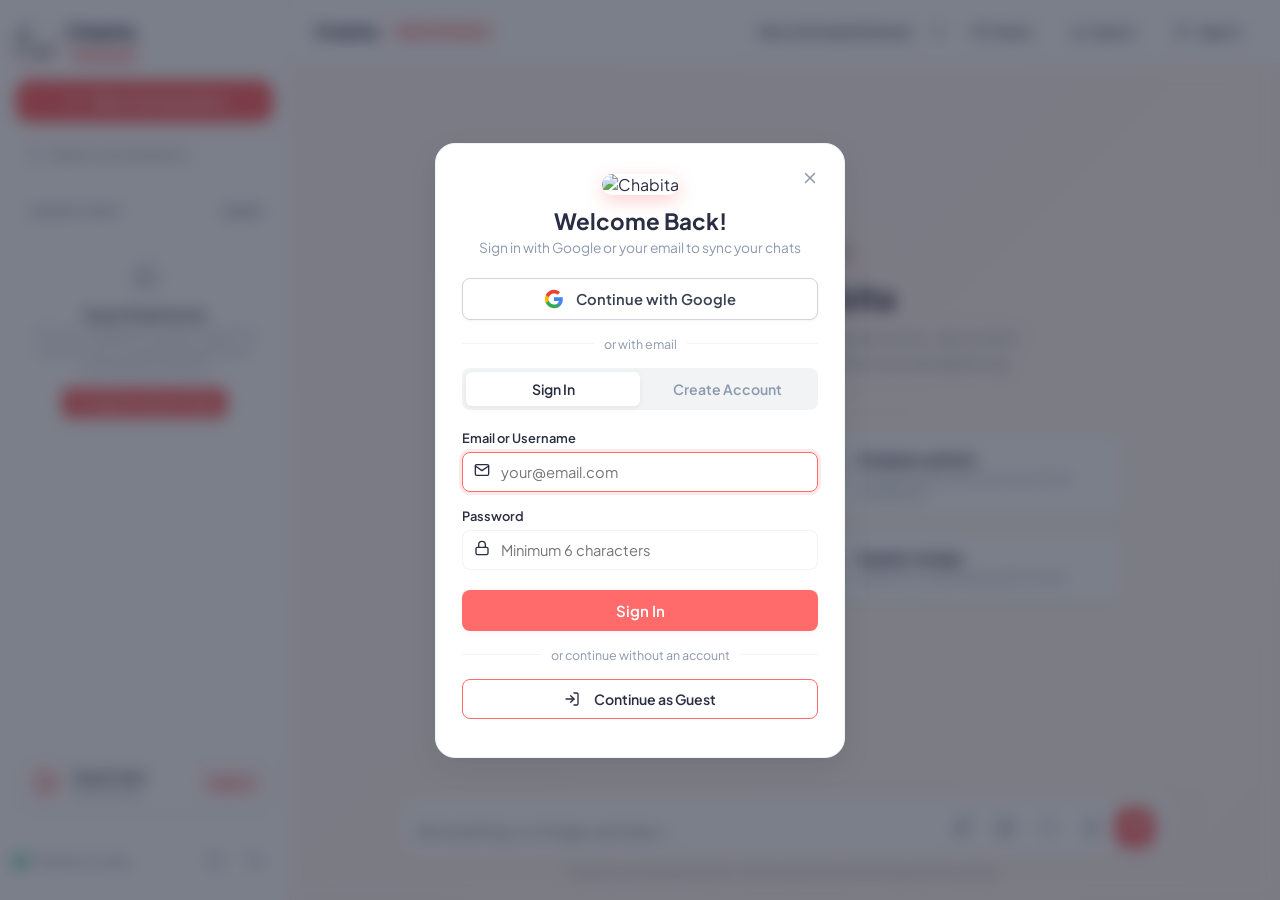
==== commit 1183e540: "fix: resolve request timeout with gemini-3.5-flash fallback and fix mobile header layout" ====
--- a/public/index.html
+++ b/public/index.html
@@ -314,7 +314,7 @@
 
           <textarea 
             id="chatInput" 
-            placeholder="Ask anything, type /image <prompt> or / for shortcuts..." 
+            placeholder="Ask anything, or /image <prompt>..." 
             rows="1"
           ></textarea>
           
--- a/public/style.css
+++ b/public/style.css
@@ -207,6 +207,71 @@
   color: var(--primary);
 }
 
+/* Guest Mode History Notice in Sidebar */
+.guest-history-notice {
+  padding: 16px 12px;
+  background: var(--surface-bg);
+  border: 1px dashed var(--surface-border);
+  border-radius: var(--radius-md);
+  text-align: center;
+  margin: 6px 0;
+  display: flex;
+  flex-direction: column;
+  align-items: center;
+  gap: 10px;
+}
+
+.guest-notice-icon {
+  width: 36px;
+  height: 36px;
+  border-radius: 50%;
+  background: var(--surface-border);
+  color: var(--text-muted);
+  display: flex;
+  align-items: center;
+  justify-content: center;
+}
+
+.guest-notice-text {
+  display: flex;
+  flex-direction: column;
+  gap: 3px;
+}
+
+.guest-notice-text strong {
+  font-size: 0.85rem;
+  font-weight: 600;
+  color: var(--text-main);
+}
+
+.guest-notice-text p {
+  font-size: 0.74rem;
+  color: var(--text-muted);
+  line-height: 1.4;
+  margin: 0;
+}
+
+.guest-notice-signin-btn {
+  background: var(--primary);
+  color: #ffffff;
+  border: none;
+  border-radius: var(--radius-sm);
+  padding: 7px 12px;
+  font-size: 0.78rem;
+  font-weight: 600;
+  cursor: pointer;
+  display: inline-flex;
+  align-items: center;
+  gap: 6px;
+  transition: var(--transition);
+  margin-top: 2px;
+}
+
+.guest-notice-signin-btn:hover {
+  background: var(--primary-hover);
+  transform: translateY(-1px);
+}
+
 .sidebar-footer {
   border-top: 1px solid var(--surface-border);
   padding-top: 14px;
@@ -897,15 +962,80 @@
   }
 
   .top-nav {
-    padding: 0 14px;
+    padding: 0 10px;
+    padding-top: env(safe-area-inset-top, 0px);
+    gap: 6px;
+  }
+
+  .nav-left {
+    gap: 8px;
+    flex-shrink: 0;
+  }
+
+  .assistant-name {
+    font-size: 0.95rem;
+  }
+
+  /* Hide redundant mode pill on mobile to prevent collision with persona dropdown */
+  .assistant-mode-pill {
+    display: none !important;
+  }
+
+  .nav-right {
+    gap: 6px;
+    flex-shrink: 1;
+  }
+
+  .styled-select {
+    max-width: 140px;
+    padding: 6px 8px;
+    font-size: 0.78rem;
+    text-overflow: ellipsis;
+  }
+
+  /* Make header action pills compact on mobile */
+  .action-pill-btn {
+    padding: 6px 8px;
+    font-size: 0.78rem;
+    gap: 4px;
+  }
+
+  #shareChatBtn span,
+  #exportChatBtn span {
+    display: none;
   }
 
   .input-area {
-    padding: 10px 14px 14px 14px;
+    padding: 8px 12px max(12px, env(safe-area-inset-bottom, 12px)) 12px;
+  }
+
+  .input-box-wrapper {
+    padding: 8px 12px;
+  }
+
+  #chatInput {
+    font-size: 0.92rem;
+    padding: 2px 4px 2px 0;
+  }
+
+  .input-controls {
+    gap: 4px;
+    margin-left: 4px;
+  }
+
+  .input-tool-btn {
+    padding: 6px;
   }
 
   .message-content-wrapper {
-    max-width: 90%;
+    max-width: 92%;
+  }
+}
+
+@media (max-width: 480px) {
+  .styled-select {
+    max-width: 125px;
+    font-size: 0.75rem;
   }
 }
 
